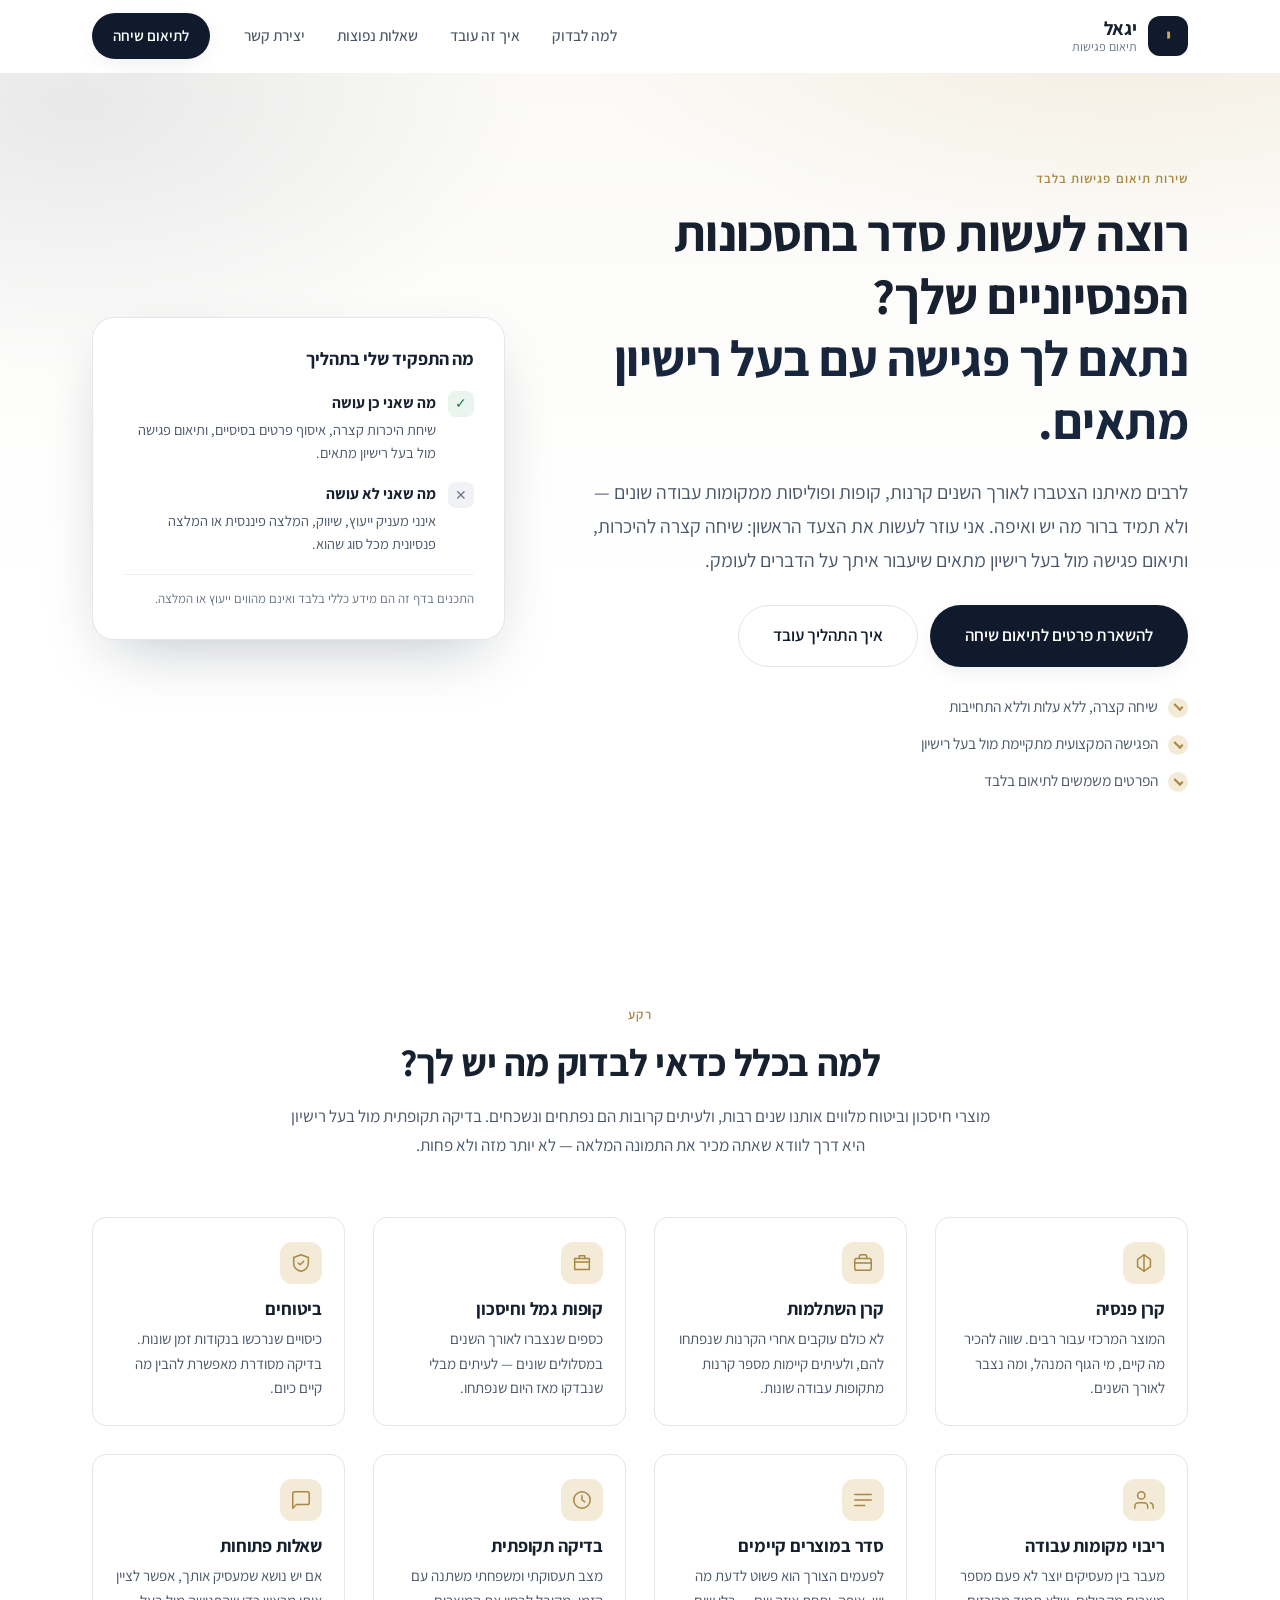
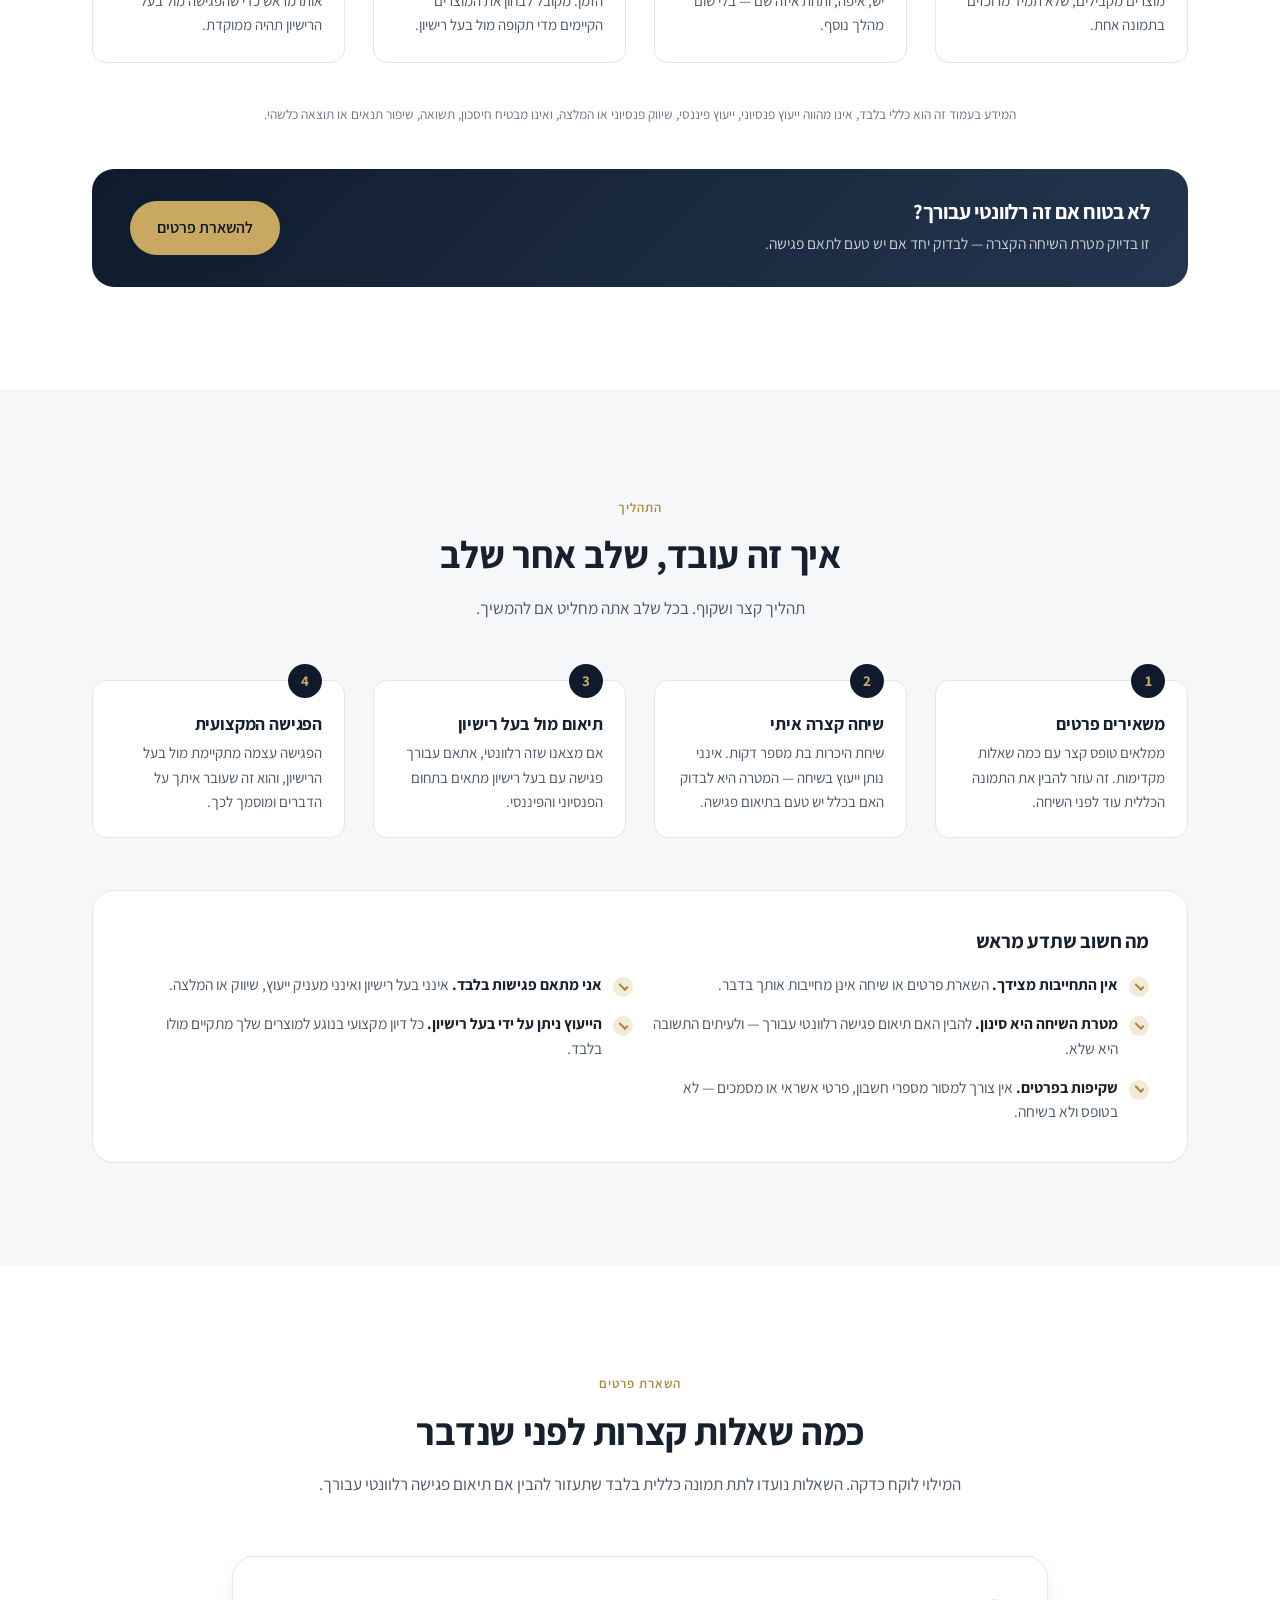
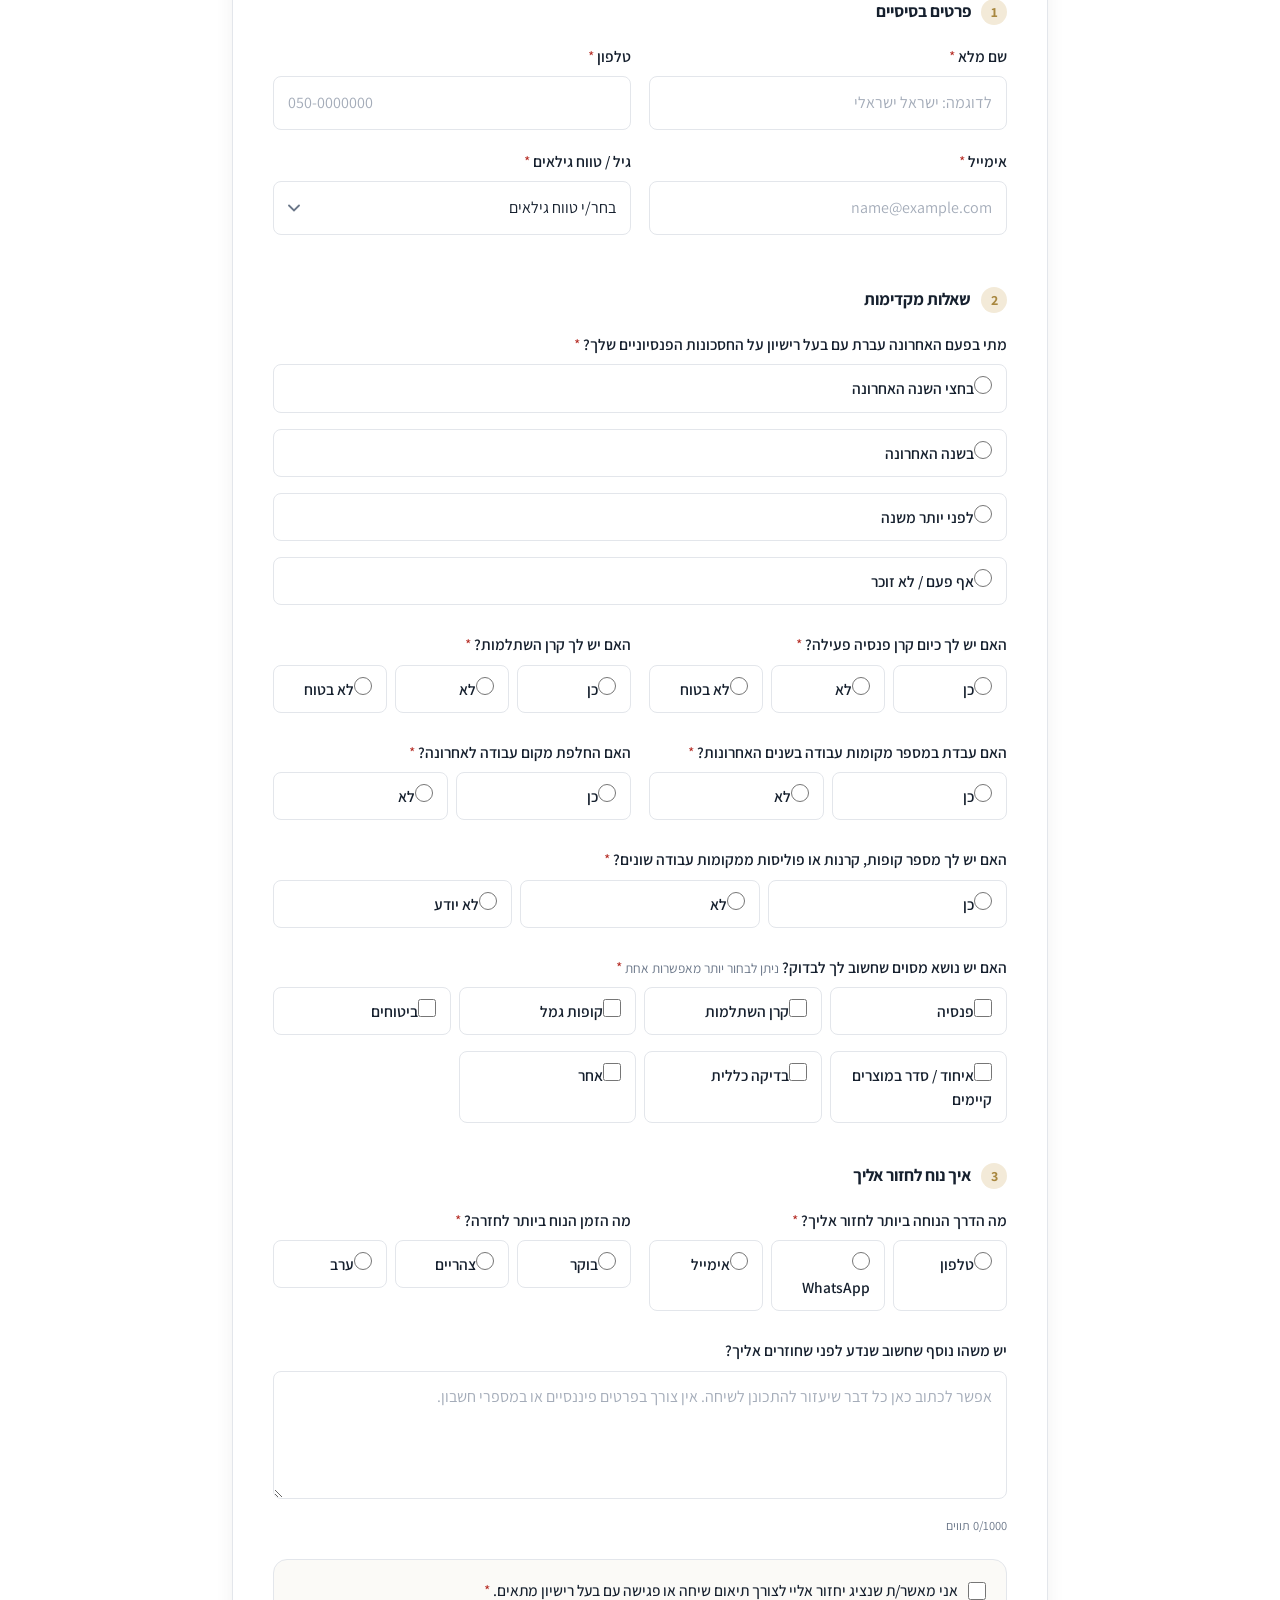
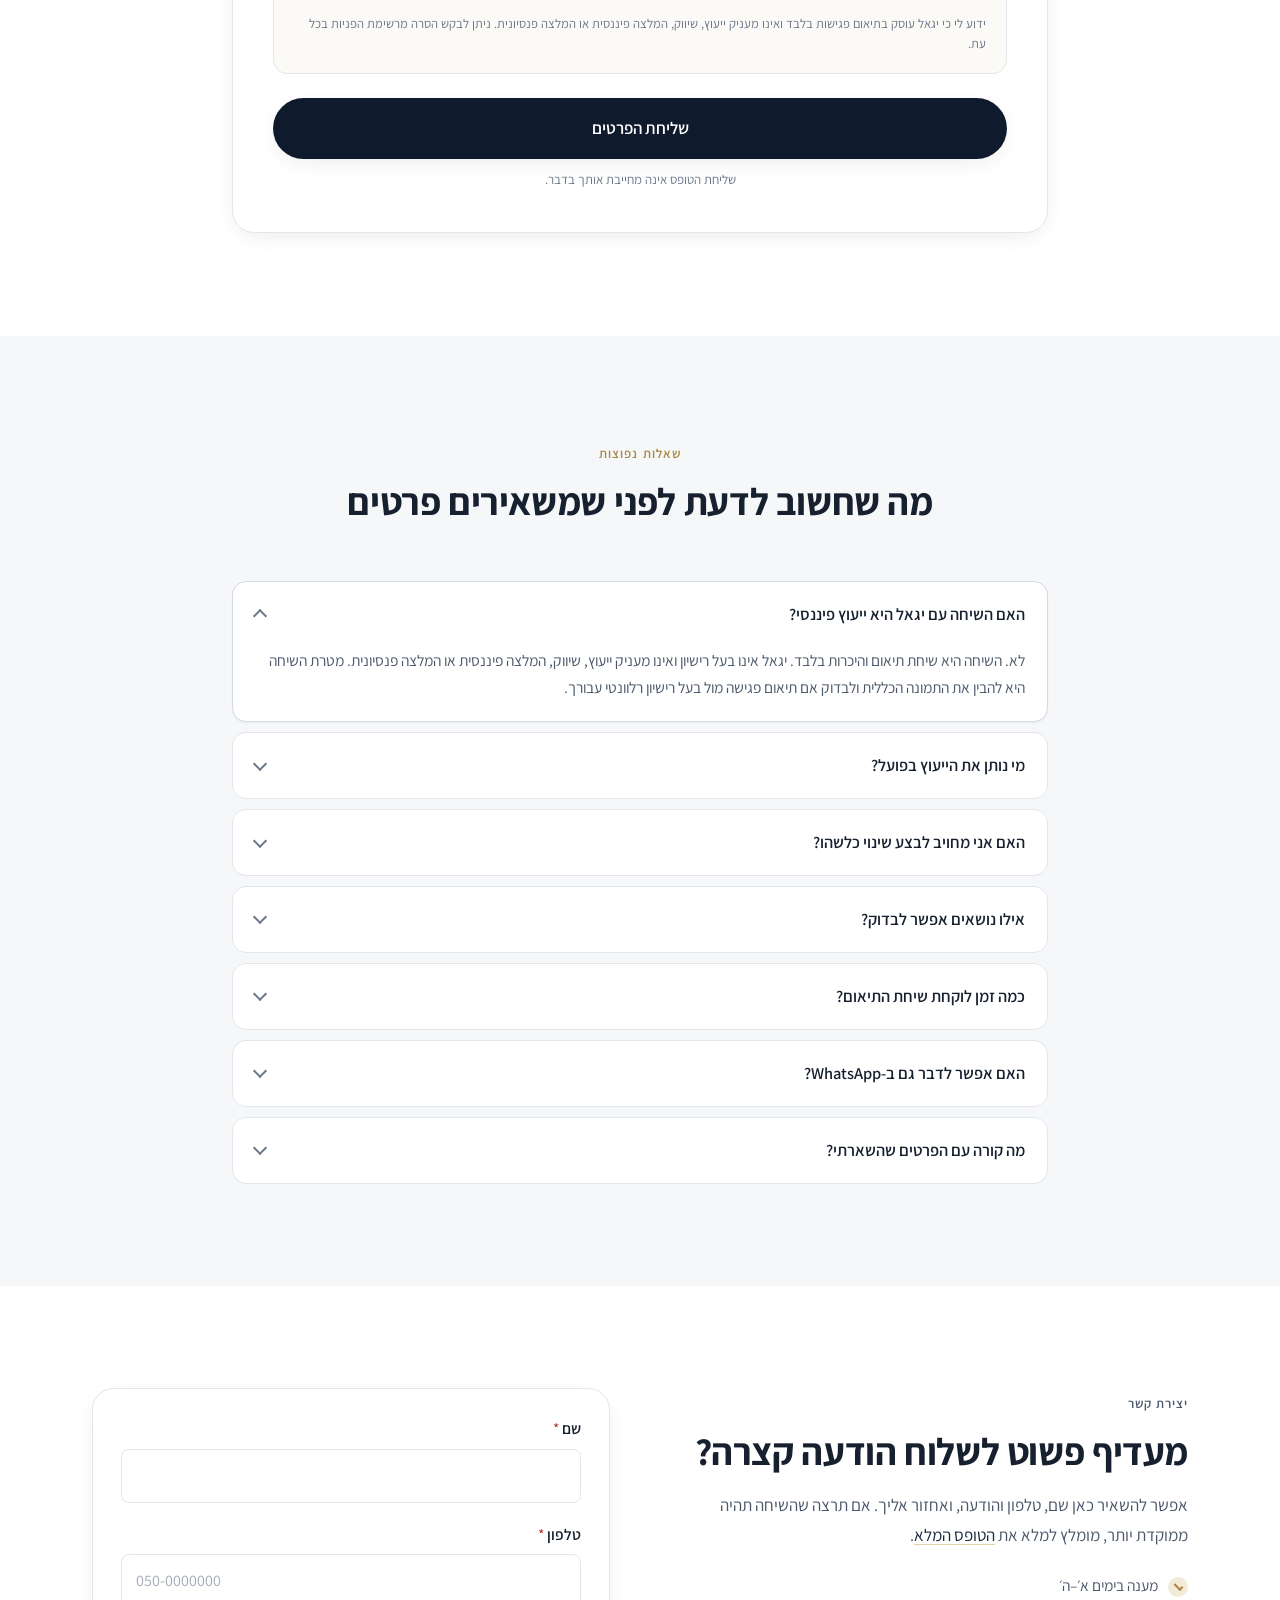
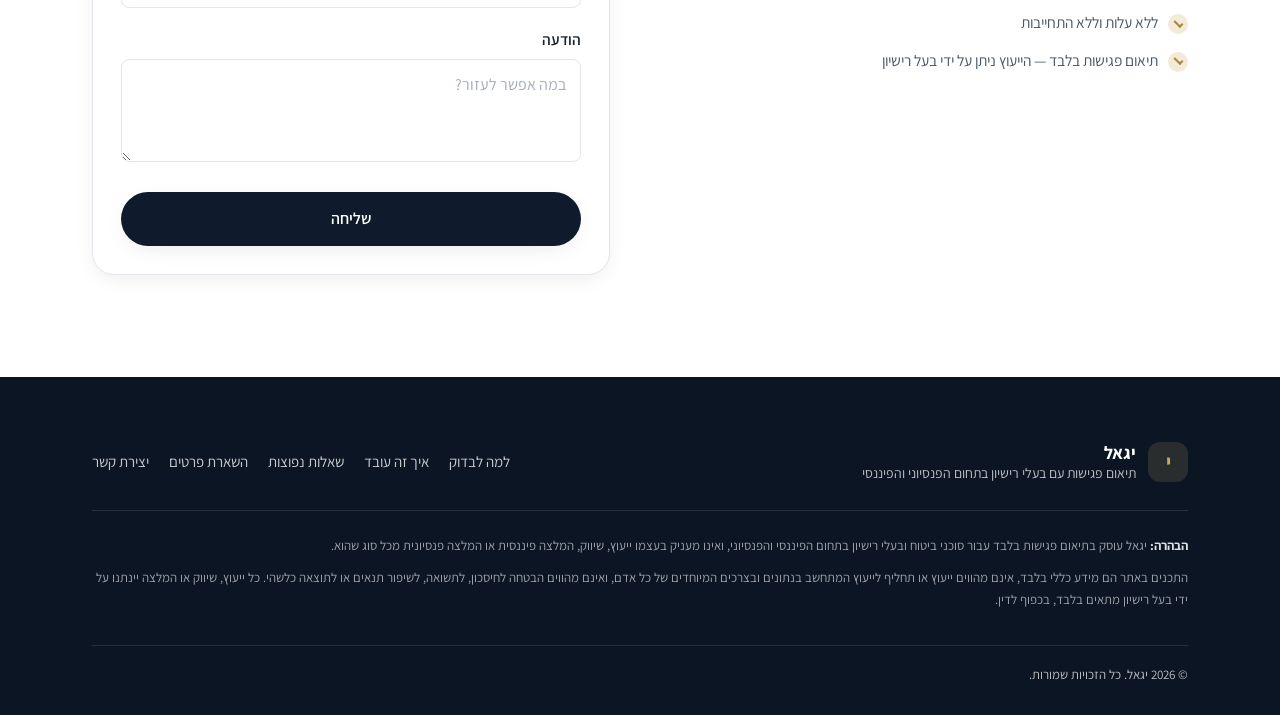
==== index.html @ 2f83878e "feat: landing page for Yigal — meeting coordination service (Hebrew, RTL) Static, dependency-free la" ====
<!DOCTYPE html>
<html lang="he" dir="rtl">
<head>
<meta charset="utf-8">
<meta name="viewport" content="width=device-width, initial-scale=1, viewport-fit=cover">
<title>יגאל | תיאום פגישות עם בעלי רישיון בתחום הפנסיוני והפיננסי</title>
<meta name="description" content="שירות תיאום פגישות בלבד. משאירים פרטים, מקיימים שיחה קצרה, ומתואמת פגישה מול בעל רישיון מתאים בתחום הפנסיוני והפיננסי. ללא ייעוץ וללא התחייבות.">
<meta name="theme-color" content="#0f1b2d">
<meta name="robots" content="index, follow">
<meta property="og:type" content="website">
<meta property="og:locale" content="he_IL">
<meta property="og:title" content="יגאל | תיאום פגישות עם בעלי רישיון">
<meta property="og:description" content="שיחה קצרה, ללא התחייבות, ותיאום פגישה מול בעל רישיון מתאים.">
<link rel="preconnect" href="https://fonts.googleapis.com">
<link rel="preconnect" href="https://fonts.gstatic.com" crossorigin>
<link rel="stylesheet" href="https://fonts.googleapis.com/css2?family=Assistant:wght@300;400;500;600;700&display=swap">
<link rel="stylesheet" href="assets/css/styles.css">
<link rel="icon" href="data:image/svg+xml,<svg xmlns='http://www.w3.org/2000/svg' viewBox='0 0 100 100'><rect width='100' height='100' rx='22' fill='%230f1b2d'/><text y='.88em' x='50' text-anchor='middle' font-size='62' fill='%23c9a961' font-family='sans-serif'>%D7%99</text></svg>">
</head>
<body>

<a class="skip-link" href="#main">דילוג לתוכן הראשי</a>

<!-- ============ HEADER ============ -->
<header class="site-header" id="siteHeader">
  <div class="container header-inner">
    <a class="brand" href="#hero" aria-label="יגאל — לראש הדף">
      <span class="brand-mark" aria-hidden="true">י</span>
      <span class="brand-text">
        <span class="brand-name">יגאל</span>
        <span class="brand-sub">תיאום פגישות</span>
      </span>
    </a>

    <nav class="main-nav" aria-label="ניווט ראשי">
      <ul>
        <li><a href="#why">למה לבדוק</a></li>
        <li><a href="#process">איך זה עובד</a></li>
        <li><a href="#faq">שאלות נפוצות</a></li>
        <li><a href="#contact">יצירת קשר</a></li>
      </ul>
    </nav>

    <a class="btn btn-primary btn-sm header-cta" href="#lead-form">לתיאום שיחה</a>

    <button class="nav-toggle" id="navToggle" aria-expanded="false" aria-controls="mobileNav" aria-label="פתיחת תפריט">
      <span></span><span></span><span></span>
    </button>
  </div>

  <div class="mobile-nav" id="mobileNav" hidden>
    <ul>
      <li><a href="#why">למה לבדוק</a></li>
      <li><a href="#process">איך זה עובד</a></li>
      <li><a href="#faq">שאלות נפוצות</a></li>
      <li><a href="#contact">יצירת קשר</a></li>
      <li><a class="btn btn-primary btn-block" href="#lead-form">לתיאום שיחה</a></li>
    </ul>
  </div>
</header>

<main id="main">

  <!-- ============ HERO ============ -->
  <section class="hero" id="hero">
    <div class="hero-bg" aria-hidden="true"></div>
    <div class="container hero-inner">
      <div class="hero-copy">
        <p class="eyebrow">שירות תיאום פגישות בלבד</p>
        <h1>רוצה לעשות סדר בחסכונות הפנסיוניים שלך?<br><span class="accent">נתאם לך פגישה עם בעל רישיון מתאים.</span></h1>
        <p class="lead">
          לרבים מאיתנו הצטברו לאורך השנים קרנות, קופות ופוליסות ממקומות עבודה שונים — ולא תמיד ברור מה יש ואיפה.
          אני עוזר לעשות את הצעד הראשון: שיחה קצרה להיכרות, ותיאום פגישה מול בעל רישיון מתאים שיעבור איתך על הדברים לעומק.
        </p>

        <div class="hero-actions">
          <a class="btn btn-primary btn-lg" href="#lead-form">להשארת פרטים לתיאום שיחה</a>
          <a class="btn btn-ghost btn-lg" href="#process">איך התהליך עובד</a>
        </div>

        <ul class="hero-badges" role="list">
          <li><span class="tick" aria-hidden="true"></span>שיחה קצרה, ללא עלות וללא התחייבות</li>
          <li><span class="tick" aria-hidden="true"></span>הפגישה המקצועית מתקיימת מול בעל רישיון</li>
          <li><span class="tick" aria-hidden="true"></span>הפרטים משמשים לתיאום בלבד</li>
        </ul>
      </div>

      <aside class="hero-card" aria-labelledby="heroCardTitle">
        <h2 id="heroCardTitle" class="hero-card-title">מה התפקיד שלי בתהליך</h2>
        <ul class="role-list" role="list">
          <li class="is-yes">
            <span class="role-icon" aria-hidden="true">✓</span>
            <div><strong>מה שאני כן עושה</strong><p>שיחת היכרות קצרה, איסוף פרטים בסיסיים, ותיאום פגישה מול בעל רישיון מתאים.</p></div>
          </li>
          <li class="is-no">
            <span class="role-icon" aria-hidden="true">✕</span>
            <div><strong>מה שאני לא עושה</strong><p>אינני מעניק ייעוץ, שיווק, המלצה פיננסית או המלצה פנסיונית מכל סוג שהוא.</p></div>
          </li>
        </ul>
        <p class="hero-card-note">התכנים בדף זה הם מידע כללי בלבד ואינם מהווים ייעוץ או המלצה.</p>
      </aside>
    </div>
  </section>

  <!-- ============ WHY ============ -->
  <section class="section" id="why">
    <div class="container">
      <header class="section-head">
        <p class="eyebrow">רקע</p>
        <h2>למה בכלל כדאי לבדוק מה יש לך?</h2>
        <p class="section-sub">
          מוצרי חיסכון וביטוח מלווים אותנו שנים רבות, ולעיתים קרובות הם נפתחים ונשכחים. בדיקה תקופתית מול בעל רישיון היא דרך לוודא שאתה מכיר את התמונה המלאה — לא יותר מזה ולא פחות.
        </p>
      </header>

      <div class="grid cards-4">
        <article class="card">
          <span class="card-icon" aria-hidden="true">
            <svg viewBox="0 0 24 24" fill="none" stroke="currentColor" stroke-width="1.6" stroke-linecap="round" stroke-linejoin="round"><path d="M12 3 5 8v8l7 5 7-5V8z"/><path d="M12 3v18"/></svg>
          </span>
          <h3>קרן פנסיה</h3>
          <p>המוצר המרכזי עבור רבים. שווה להכיר מה קיים, מי הגוף המנהל, ומה נצבר לאורך השנים.</p>
        </article>

        <article class="card">
          <span class="card-icon" aria-hidden="true">
            <svg viewBox="0 0 24 24" fill="none" stroke="currentColor" stroke-width="1.6" stroke-linecap="round" stroke-linejoin="round"><rect x="3" y="7" width="18" height="13" rx="2"/><path d="M8 7V5a2 2 0 0 1 2-2h4a2 2 0 0 1 2 2v2M3 12h18"/></svg>
          </span>
          <h3>קרן השתלמות</h3>
          <p>לא כולם עוקבים אחרי הקרנות שנפתחו להם, ולעיתים קיימות מספר קרנות מתקופות עבודה שונות.</p>
        </article>

        <article class="card">
          <span class="card-icon" aria-hidden="true">
            <svg viewBox="0 0 24 24" fill="none" stroke="currentColor" stroke-width="1.6" stroke-linecap="round" stroke-linejoin="round"><path d="M4 7h16v12H4z"/><path d="M4 11h16M9 7V4h6v3"/></svg>
          </span>
          <h3>קופות גמל וחיסכון</h3>
          <p>כספים שנצברו לאורך השנים במסלולים שונים — לעיתים מבלי שנבדקו מאז היום שנפתחו.</p>
        </article>

        <article class="card">
          <span class="card-icon" aria-hidden="true">
            <svg viewBox="0 0 24 24" fill="none" stroke="currentColor" stroke-width="1.6" stroke-linecap="round" stroke-linejoin="round"><path d="m12 3 8 3v6c0 4.5-3.2 7.8-8 9-4.8-1.2-8-4.5-8-9V6z"/><path d="m9 12 2 2 4-4"/></svg>
          </span>
          <h3>ביטוחים</h3>
          <p>כיסויים שנרכשו בנקודות זמן שונות. בדיקה מסודרת מאפשרת להבין מה קיים כיום.</p>
        </article>

        <article class="card">
          <span class="card-icon" aria-hidden="true">
            <svg viewBox="0 0 24 24" fill="none" stroke="currentColor" stroke-width="1.6" stroke-linecap="round" stroke-linejoin="round"><path d="M16 21v-2a4 4 0 0 0-4-4H6a4 4 0 0 0-4 4v2"/><circle cx="9" cy="7" r="4"/><path d="M22 21v-2a4 4 0 0 0-3-3.87"/></svg>
          </span>
          <h3>ריבוי מקומות עבודה</h3>
          <p>מעבר בין מעסיקים יוצר לא פעם מספר מוצרים מקבילים, שלא תמיד מרוכזים בתמונה אחת.</p>
        </article>

        <article class="card">
          <span class="card-icon" aria-hidden="true">
            <svg viewBox="0 0 24 24" fill="none" stroke="currentColor" stroke-width="1.6" stroke-linecap="round" stroke-linejoin="round"><path d="M3 6h18M3 12h18M3 18h11"/></svg>
          </span>
          <h3>סדר במוצרים קיימים</h3>
          <p>לפעמים הצורך הוא פשוט לדעת מה יש, איפה, ותחת איזה שם — בלי שום מהלך נוסף.</p>
        </article>

        <article class="card">
          <span class="card-icon" aria-hidden="true">
            <svg viewBox="0 0 24 24" fill="none" stroke="currentColor" stroke-width="1.6" stroke-linecap="round" stroke-linejoin="round"><circle cx="12" cy="12" r="9"/><path d="M12 7v5l3 2"/></svg>
          </span>
          <h3>בדיקה תקופתית</h3>
          <p>מצב תעסוקתי ומשפחתי משתנה עם הזמן. מקובל לבחון את המוצרים הקיימים מדי תקופה מול בעל רישיון.</p>
        </article>

        <article class="card">
          <span class="card-icon" aria-hidden="true">
            <svg viewBox="0 0 24 24" fill="none" stroke="currentColor" stroke-width="1.6" stroke-linecap="round" stroke-linejoin="round"><path d="M21 15a2 2 0 0 1-2 2H7l-4 4V5a2 2 0 0 1 2-2h14a2 2 0 0 1 2 2z"/></svg>
          </span>
          <h3>שאלות פתוחות</h3>
          <p>אם יש נושא שמעסיק אותך, אפשר לציין אותו מראש כדי שהפגישה מול בעל הרישיון תהיה ממוקדת.</p>
        </article>
      </div>

      <p class="disclaimer-inline">
        המידע בעמוד זה הוא כללי בלבד, אינו מהווה ייעוץ פנסיוני, ייעוץ פיננסי, שיווק פנסיוני או המלצה, ואינו מבטיח חיסכון, תשואה, שיפור תנאים או תוצאה כלשהי.
      </p>

      <div class="mid-cta">
        <div>
          <h3>לא בטוח אם זה רלוונטי עבורך?</h3>
          <p>זו בדיוק מטרת השיחה הקצרה — לבדוק יחד אם יש טעם לתאם פגישה.</p>
        </div>
        <a class="btn btn-primary" href="#lead-form">להשארת פרטים</a>
      </div>
    </div>
  </section>

  <!-- ============ PROCESS / TRUST ============ -->
  <section class="section section-alt" id="process">
    <div class="container">
      <header class="section-head">
        <p class="eyebrow">התהליך</p>
        <h2>איך זה עובד, שלב אחר שלב</h2>
        <p class="section-sub">תהליך קצר ושקוף. בכל שלב אתה מחליט אם להמשיך.</p>
      </header>

      <ol class="steps" role="list">
        <li class="step">
          <span class="step-num" aria-hidden="true">1</span>
          <h3>משאירים פרטים</h3>
          <p>ממלאים טופס קצר עם כמה שאלות מקדימות. זה עוזר להבין את התמונה הכללית עוד לפני השיחה.</p>
        </li>
        <li class="step">
          <span class="step-num" aria-hidden="true">2</span>
          <h3>שיחה קצרה איתי</h3>
          <p>שיחת היכרות בת מספר דקות. אינני נותן ייעוץ בשיחה — המטרה היא לבדוק האם בכלל יש טעם בתיאום פגישה.</p>
        </li>
        <li class="step">
          <span class="step-num" aria-hidden="true">3</span>
          <h3>תיאום מול בעל רישיון</h3>
          <p>אם מצאנו שזה רלוונטי, אתאם עבורך פגישה עם בעל רישיון מתאים בתחום הפנסיוני והפיננסי.</p>
        </li>
        <li class="step">
          <span class="step-num" aria-hidden="true">4</span>
          <h3>הפגישה המקצועית</h3>
          <p>הפגישה עצמה מתקיימת מול בעל הרישיון, והוא זה שעובר איתך על הדברים ומוסמך לכך.</p>
        </li>
      </ol>

      <div class="trust-panel">
        <h3 class="trust-title">מה חשוב שתדע מראש</h3>
        <ul class="trust-list" role="list">
          <li><span class="tick" aria-hidden="true"></span><div><strong>אין התחייבות מצידך.</strong> השארת פרטים או שיחה אינן מחייבות אותך בדבר.</div></li>
          <li><span class="tick" aria-hidden="true"></span><div><strong>אני מתאם פגישות בלבד.</strong> אינני בעל רישיון ואינני מעניק ייעוץ, שיווק או המלצה.</div></li>
          <li><span class="tick" aria-hidden="true"></span><div><strong>מטרת השיחה היא סינון.</strong> להבין האם תיאום פגישה רלוונטי עבורך — ולעיתים התשובה היא שלא.</div></li>
          <li><span class="tick" aria-hidden="true"></span><div><strong>הייעוץ ניתן על ידי בעל רישיון.</strong> כל דיון מקצועי בנוגע למוצרים שלך מתקיים מולו בלבד.</div></li>
          <li><span class="tick" aria-hidden="true"></span><div><strong>שקיפות בפרטים.</strong> אין צורך למסור מספרי חשבון, פרטי אשראי או מסמכים — לא בטופס ולא בשיחה.</div></li>
        </ul>
      </div>
    </div>
  </section>

  <!-- ============ LEAD FORM ============ -->
  <section class="section" id="lead-form">
    <div class="container container-narrow">
      <header class="section-head">
        <p class="eyebrow">השארת פרטים</p>
        <h2>כמה שאלות קצרות לפני שנדבר</h2>
        <p class="section-sub">
          המילוי לוקח כדקה. השאלות נועדו לתת תמונה כללית בלבד שתעזור להבין אם תיאום פגישה רלוונטי עבורך.
        </p>
      </header>

      <div class="form-wrap">
        <form id="leadForm" class="form" novalidate>
          <div class="hp" aria-hidden="true">
            <label for="company">אל תמלא/י שדה זה</label>
            <input type="text" id="company" name="company" tabindex="-1" autocomplete="off">
          </div>

          <fieldset class="fs">
            <legend class="fs-legend"><span class="fs-num">1</span>פרטים בסיסיים</legend>

            <div class="field-row">
              <div class="field">
                <label for="fullName">שם מלא <span class="req" aria-hidden="true">*</span></label>
                <input type="text" id="fullName" name="fullName" autocomplete="name" required
                       data-rule="name" aria-describedby="err-fullName" placeholder="לדוגמה: ישראל ישראלי">
                <p class="err" id="err-fullName" role="alert" hidden></p>
              </div>

              <div class="field">
                <label for="phone">טלפון <span class="req" aria-hidden="true">*</span></label>
                <input type="tel" id="phone" name="phone" autocomplete="tel" inputmode="tel" required
                       data-rule="phone" aria-describedby="err-phone" placeholder="050-0000000">
                <p class="err" id="err-phone" role="alert" hidden></p>
              </div>
            </div>

            <div class="field-row">
              <div class="field">
                <label for="email">אימייל <span class="req" aria-hidden="true">*</span></label>
                <input type="email" id="email" name="email" autocomplete="email" inputmode="email" required
                       data-rule="email" aria-describedby="err-email" placeholder="name@example.com">
                <p class="err" id="err-email" role="alert" hidden></p>
              </div>

              <div class="field">
                <label for="ageRange">גיל / טווח גילאים <span class="req" aria-hidden="true">*</span></label>
                <select id="ageRange" name="ageRange" required data-rule="select" aria-describedby="err-ageRange">
                  <option value="">בחר/י טווח גילאים</option>
                  <option>עד 25</option>
                  <option>26–35</option>
                  <option>36–45</option>
                  <option>46–55</option>
                  <option>56–67</option>
                  <option>67 ומעלה</option>
                </select>
                <p class="err" id="err-ageRange" role="alert" hidden></p>
              </div>
            </div>
          </fieldset>

          <fieldset class="fs">
            <legend class="fs-legend"><span class="fs-num">2</span>שאלות מקדימות</legend>

            <div class="field">
              <span class="q-label" id="q-lastReview">מתי בפעם האחרונה עברת עם בעל רישיון על החסכונות הפנסיוניים שלך? <span class="req" aria-hidden="true">*</span></span>
              <div class="choices" role="radiogroup" aria-labelledby="q-lastReview" aria-describedby="err-lastReview">
                <label class="choice"><input type="radio" name="lastReview" value="בחצי השנה האחרונה" data-rule="radio"><span>בחצי השנה האחרונה</span></label>
                <label class="choice"><input type="radio" name="lastReview" value="בשנה האחרונה"><span>בשנה האחרונה</span></label>
                <label class="choice"><input type="radio" name="lastReview" value="לפני יותר משנה"><span>לפני יותר משנה</span></label>
                <label class="choice"><input type="radio" name="lastReview" value="אף פעם / לא זוכר"><span>אף פעם / לא זוכר</span></label>
              </div>
              <p class="err" id="err-lastReview" role="alert" hidden></p>
            </div>

            <div class="field-row">
              <div class="field">
                <span class="q-label" id="q-pension">האם יש לך כיום קרן פנסיה פעילה? <span class="req" aria-hidden="true">*</span></span>
                <div class="choices choices-inline" role="radiogroup" aria-labelledby="q-pension" aria-describedby="err-activePension">
                  <label class="choice"><input type="radio" name="activePension" value="כן" data-rule="radio"><span>כן</span></label>
                  <label class="choice"><input type="radio" name="activePension" value="לא"><span>לא</span></label>
                  <label class="choice"><input type="radio" name="activePension" value="לא בטוח"><span>לא בטוח</span></label>
                </div>
                <p class="err" id="err-activePension" role="alert" hidden></p>
              </div>

              <div class="field">
                <span class="q-label" id="q-studyFund">האם יש לך קרן השתלמות? <span class="req" aria-hidden="true">*</span></span>
                <div class="choices choices-inline" role="radiogroup" aria-labelledby="q-studyFund" aria-describedby="err-studyFund">
                  <label class="choice"><input type="radio" name="studyFund" value="כן" data-rule="radio"><span>כן</span></label>
                  <label class="choice"><input type="radio" name="studyFund" value="לא"><span>לא</span></label>
                  <label class="choice"><input type="radio" name="studyFund" value="לא בטוח"><span>לא בטוח</span></label>
                </div>
                <p class="err" id="err-studyFund" role="alert" hidden></p>
              </div>
            </div>

            <div class="field-row">
              <div class="field">
                <span class="q-label" id="q-multipleJobs">האם עבדת במספר מקומות עבודה בשנים האחרונות? <span class="req" aria-hidden="true">*</span></span>
                <div class="choices choices-inline" role="radiogroup" aria-labelledby="q-multipleJobs" aria-describedby="err-multipleJobs">
                  <label class="choice"><input type="radio" name="multipleJobs" value="כן" data-rule="radio"><span>כן</span></label>
                  <label class="choice"><input type="radio" name="multipleJobs" value="לא"><span>לא</span></label>
                </div>
                <p class="err" id="err-multipleJobs" role="alert" hidden></p>
              </div>

              <div class="field">
                <span class="q-label" id="q-recentJobChange">האם החלפת מקום עבודה לאחרונה? <span class="req" aria-hidden="true">*</span></span>
                <div class="choices choices-inline" role="radiogroup" aria-labelledby="q-recentJobChange" aria-describedby="err-recentJobChange">
                  <label class="choice"><input type="radio" name="recentJobChange" value="כן" data-rule="radio"><span>כן</span></label>
                  <label class="choice"><input type="radio" name="recentJobChange" value="לא"><span>לא</span></label>
                </div>
                <p class="err" id="err-recentJobChange" role="alert" hidden></p>
              </div>
            </div>

            <div class="field">
              <span class="q-label" id="q-multipleProducts">האם יש לך מספר קופות, קרנות או פוליסות ממקומות עבודה שונים? <span class="req" aria-hidden="true">*</span></span>
              <div class="choices choices-inline" role="radiogroup" aria-labelledby="q-multipleProducts" aria-describedby="err-multipleProducts">
                <label class="choice"><input type="radio" name="multipleProducts" value="כן" data-rule="radio"><span>כן</span></label>
                <label class="choice"><input type="radio" name="multipleProducts" value="לא"><span>לא</span></label>
                <label class="choice"><input type="radio" name="multipleProducts" value="לא יודע"><span>לא יודע</span></label>
              </div>
              <p class="err" id="err-multipleProducts" role="alert" hidden></p>
            </div>

            <div class="field">
              <span class="q-label" id="q-topics">האם יש נושא מסוים שחשוב לך לבדוק? <span class="opt">ניתן לבחור יותר מאפשרות אחת</span> <span class="req" aria-hidden="true">*</span></span>
              <div class="choices choices-grid" role="group" aria-labelledby="q-topics" aria-describedby="err-topics">
                <label class="choice"><input type="checkbox" name="topics" value="פנסיה" data-rule="checkgroup"><span>פנסיה</span></label>
                <label class="choice"><input type="checkbox" name="topics" value="קרן השתלמות"><span>קרן השתלמות</span></label>
                <label class="choice"><input type="checkbox" name="topics" value="קופות גמל"><span>קופות גמל</span></label>
                <label class="choice"><input type="checkbox" name="topics" value="ביטוחים"><span>ביטוחים</span></label>
                <label class="choice"><input type="checkbox" name="topics" value="איחוד / סדר במוצרים קיימים"><span>איחוד / סדר במוצרים קיימים</span></label>
                <label class="choice"><input type="checkbox" name="topics" value="בדיקה כללית"><span>בדיקה כללית</span></label>
                <label class="choice"><input type="checkbox" name="topics" value="אחר"><span>אחר</span></label>
              </div>
              <p class="err" id="err-topics" role="alert" hidden></p>
            </div>
          </fieldset>

          <fieldset class="fs">
            <legend class="fs-legend"><span class="fs-num">3</span>איך נוח לחזור אליך</legend>

            <div class="field-row">
              <div class="field">
                <span class="q-label" id="q-contactMethod">מה הדרך הנוחה ביותר לחזור אליך? <span class="req" aria-hidden="true">*</span></span>
                <div class="choices choices-inline" role="radiogroup" aria-labelledby="q-contactMethod" aria-describedby="err-contactMethod">
                  <label class="choice"><input type="radio" name="contactMethod" value="טלפון" data-rule="radio"><span>טלפון</span></label>
                  <label class="choice"><input type="radio" name="contactMethod" value="WhatsApp"><span>WhatsApp</span></label>
                  <label class="choice"><input type="radio" name="contactMethod" value="אימייל"><span>אימייל</span></label>
                </div>
                <p class="err" id="err-contactMethod" role="alert" hidden></p>
              </div>

              <div class="field">
                <span class="q-label" id="q-contactTime">מה הזמן הנוח ביותר לחזרה? <span class="req" aria-hidden="true">*</span></span>
                <div class="choices choices-inline" role="radiogroup" aria-labelledby="q-contactTime" aria-describedby="err-contactTime">
                  <label class="choice"><input type="radio" name="contactTime" value="בוקר" data-rule="radio"><span>בוקר</span></label>
                  <label class="choice"><input type="radio" name="contactTime" value="צהריים"><span>צהריים</span></label>
                  <label class="choice"><input type="radio" name="contactTime" value="ערב"><span>ערב</span></label>
                </div>
                <p class="err" id="err-contactTime" role="alert" hidden></p>
              </div>
            </div>

            <div class="field">
              <label for="notes">יש משהו נוסף שחשוב שנדע לפני שחוזרים אליך?</label>
              <textarea id="notes" name="notes" rows="4" maxlength="1000"
                        placeholder="אפשר לכתוב כאן כל דבר שיעזור להתכונן לשיחה. אין צורך בפרטים פיננסיים או במספרי חשבון."></textarea>
              <p class="hint"><span id="notesCount">0</span>/1000 תווים</p>
            </div>
          </fieldset>

          <div class="consent">
            <label class="choice choice-consent">
              <input type="checkbox" id="consent" name="consent" data-rule="consent" aria-describedby="err-consent">
              <span>אני מאשר/ת שנציג יחזור אליי לצורך תיאום שיחה או פגישה עם בעל רישיון מתאים. <span class="req" aria-hidden="true">*</span></span>
            </label>
            <p class="err" id="err-consent" role="alert" hidden></p>
            <p class="consent-note">
              ידוע לי כי יגאל עוסק בתיאום פגישות בלבד ואינו מעניק ייעוץ, שיווק, המלצה פיננסית או המלצה פנסיונית. ניתן לבקש הסרה מרשימת הפניות בכל עת.
            </p>
          </div>

          <div class="form-actions">
            <button type="submit" class="btn btn-primary btn-lg btn-block" id="leadSubmit">
              <span class="btn-label">שליחת הפרטים</span>
              <span class="spinner" aria-hidden="true"></span>
            </button>
            <p class="form-foot">שליחת הטופס אינה מחייבת אותך בדבר.</p>
          </div>

          <p class="form-error-summary" id="leadFormError" role="alert" hidden></p>
        </form>

        <div class="success" id="leadSuccess" hidden tabindex="-1">
          <span class="success-icon" aria-hidden="true">
            <svg viewBox="0 0 24 24" fill="none" stroke="currentColor" stroke-width="2" stroke-linecap="round" stroke-linejoin="round"><path d="m5 13 4 4L19 7"/></svg>
          </span>
          <h3>הפרטים התקבלו, תודה!</h3>
          <p>אחזור אליך בזמן שציינת לשיחה קצרה. אם נמצא שזה רלוונטי, אתאם עבורך פגישה עם בעל רישיון מתאים.</p>
          <button type="button" class="btn btn-ghost" id="leadReset">מילוי טופס נוסף</button>
        </div>
      </div>
    </div>
  </section>

  <!-- ============ FAQ ============ -->
  <section class="section section-alt" id="faq">
    <div class="container container-narrow">
      <header class="section-head">
        <p class="eyebrow">שאלות נפוצות</p>
        <h2>מה שחשוב לדעת לפני שמשאירים פרטים</h2>
      </header>

      <div class="faq">
        <details class="faq-item" open>
          <summary><span>האם השיחה עם יגאל היא ייעוץ פיננסי?</span></summary>
          <div class="faq-body"><p>לא. השיחה היא שיחת תיאום והיכרות בלבד. יגאל אינו בעל רישיון ואינו מעניק ייעוץ, שיווק, המלצה פיננסית או המלצה פנסיונית. מטרת השיחה היא להבין את התמונה הכללית ולבדוק אם תיאום פגישה מול בעל רישיון רלוונטי עבורך.</p></div>
        </details>

        <details class="faq-item">
          <summary><span>מי נותן את הייעוץ בפועל?</span></summary>
          <div class="faq-body"><p>בעל רישיון מתאים בתחום הפנסיוני והפיננסי. הפגישה המקצועית מתקיימת מולו בלבד, והוא זה שמוסמך לעבור איתך על המוצרים הקיימים ולהתייחס אליהם.</p></div>
        </details>

        <details class="faq-item">
          <summary><span>האם אני מחויב לבצע שינוי כלשהו?</span></summary>
          <div class="faq-body"><p>לא. אין שום התחייבות — לא בהשארת הפרטים, לא בשיחה ולא בפגישה עצמה. גם לאחר הפגישה ההחלטה נתונה לך בלבד.</p></div>
        </details>

        <details class="faq-item">
          <summary><span>אילו נושאים אפשר לבדוק?</span></summary>
          <div class="faq-body"><p>בין היתר קרן פנסיה, קרן השתלמות, קופות גמל וחיסכון, ביטוחים, ומוצרים שהצטברו ממקומות עבודה שונים. בטופס אפשר לסמן מה מעניין אותך, וכך הפגישה מול בעל הרישיון תהיה ממוקדת יותר.</p></div>
        </details>

        <details class="faq-item">
          <summary><span>כמה זמן לוקחת שיחת התיאום?</span></summary>
          <div class="faq-body"><p>בדרך כלל מספר דקות. זו שיחה קצרה שנועדה להיכרות ולתיאום בלבד, ולא לדיון מקצועי במוצרים שלך.</p></div>
        </details>

        <details class="faq-item">
          <summary><span>האם אפשר לדבר גם ב‑WhatsApp?</span></summary>
          <div class="faq-body"><p>כן. בטופס אפשר לבחור WhatsApp כדרך ההתקשרות המועדפת, ואחזור אליך בהתאם.</p></div>
        </details>

        <details class="faq-item">
          <summary><span>מה קורה עם הפרטים שהשארתי?</span></summary>
          <div class="faq-body"><p>הפרטים משמשים ליצירת קשר ולתיאום הפגישה בלבד. אין צורך למסור מספרי חשבון, פרטי אשראי או מסמכים. ניתן לבקש הסרה מרשימת הפניות בכל עת.</p></div>
        </details>
      </div>
    </div>
  </section>

  <!-- ============ CONTACT ============ -->
  <section class="section contact-section" id="contact">
    <div class="container">
      <div class="contact-grid">
        <div class="contact-copy">
          <p class="eyebrow">יצירת קשר</p>
          <h2>מעדיף פשוט לשלוח הודעה קצרה?</h2>
          <p>אפשר להשאיר כאן שם, טלפון והודעה, ואחזור אליך. אם תרצה שהשיחה תהיה ממוקדת יותר, מומלץ למלא את <a href="#lead-form">הטופס המלא</a>.</p>
          <ul class="contact-points" role="list">
            <li><span class="tick" aria-hidden="true"></span>מענה בימים א׳–ה׳</li>
            <li><span class="tick" aria-hidden="true"></span>ללא עלות וללא התחייבות</li>
            <li><span class="tick" aria-hidden="true"></span>תיאום פגישות בלבד — הייעוץ ניתן על ידי בעל רישיון</li>
          </ul>
        </div>

        <div class="form-wrap form-wrap-compact">
          <form id="contactForm" class="form" novalidate>
            <div class="hp" aria-hidden="true">
              <label for="website">אל תמלא/י שדה זה</label>
              <input type="text" id="website" name="website" tabindex="-1" autocomplete="off">
            </div>

            <div class="field">
              <label for="cName">שם <span class="req" aria-hidden="true">*</span></label>
              <input type="text" id="cName" name="fullName" autocomplete="name" required data-rule="name" aria-describedby="err-cName">
              <p class="err" id="err-cName" role="alert" hidden></p>
            </div>

            <div class="field">
              <label for="cPhone">טלפון <span class="req" aria-hidden="true">*</span></label>
              <input type="tel" id="cPhone" name="phone" autocomplete="tel" inputmode="tel" required data-rule="phone" aria-describedby="err-cPhone" placeholder="050-0000000">
              <p class="err" id="err-cPhone" role="alert" hidden></p>
            </div>

            <div class="field">
              <label for="cMessage">הודעה</label>
              <textarea id="cMessage" name="message" rows="3" maxlength="600" placeholder="במה אפשר לעזור?"></textarea>
            </div>

            <button type="submit" class="btn btn-primary btn-block" id="contactSubmit">
              <span class="btn-label">שליחה</span>
              <span class="spinner" aria-hidden="true"></span>
            </button>
            <p class="form-error-summary" id="contactFormError" role="alert" hidden></p>
          </form>

          <div class="success success-compact" id="contactSuccess" hidden tabindex="-1">
            <span class="success-icon" aria-hidden="true">
              <svg viewBox="0 0 24 24" fill="none" stroke="currentColor" stroke-width="2" stroke-linecap="round" stroke-linejoin="round"><path d="m5 13 4 4L19 7"/></svg>
            </span>
            <h3>ההודעה נשלחה</h3>
            <p>תודה, אחזור אליך בהקדם.</p>
            <button type="button" class="btn btn-ghost btn-sm" id="contactReset">שליחת הודעה נוספת</button>
          </div>
        </div>
      </div>
    </div>
  </section>

</main>

<!-- ============ FOOTER ============ -->
<footer class="site-footer">
  <div class="container">
    <div class="footer-top">
      <div class="footer-brand">
        <span class="brand-mark" aria-hidden="true">י</span>
        <div>
          <p class="footer-name">יגאל</p>
          <p class="footer-role">תיאום פגישות עם בעלי רישיון בתחום הפנסיוני והפיננסי</p>
        </div>
      </div>
      <nav class="footer-nav" aria-label="ניווט תחתון">
        <a href="#why">למה לבדוק</a>
        <a href="#process">איך זה עובד</a>
        <a href="#faq">שאלות נפוצות</a>
        <a href="#lead-form">השארת פרטים</a>
        <a href="#contact">יצירת קשר</a>
      </nav>
    </div>

    <div class="footer-disclaimer">
      <p>
        <strong>הבהרה:</strong> יגאל עוסק בתיאום פגישות בלבד עבור סוכני ביטוח ובעלי רישיון בתחום הפיננסי והפנסיוני, ואינו מעניק בעצמו ייעוץ, שיווק, המלצה פיננסית או המלצה פנסיונית מכל סוג שהוא.
      </p>
      <p>
        התכנים באתר הם מידע כללי בלבד, אינם מהווים ייעוץ או תחליף לייעוץ המתחשב בנתונים ובצרכים המיוחדים של כל אדם, ואינם מהווים הבטחה לחיסכון, לתשואה, לשיפור תנאים או לתוצאה כלשהי. כל ייעוץ, שיווק או המלצה יינתנו על ידי בעל רישיון מתאים בלבד, בכפוף לדין.
      </p>
    </div>

    <p class="copy">© <span id="year">2026</span> יגאל. כל הזכויות שמורות.</p>
  </div>
</footer>

<a class="floating-cta" href="#lead-form" id="floatingCta">
  <svg viewBox="0 0 24 24" fill="none" stroke="currentColor" stroke-width="1.8" stroke-linecap="round" stroke-linejoin="round" aria-hidden="true"><path d="M21 15a2 2 0 0 1-2 2H7l-4 4V5a2 2 0 0 1 2-2h14a2 2 0 0 1 2 2z"/></svg>
  <span>לתיאום שיחה</span>
</a>

<script src="assets/js/config.js"></script>
<script src="assets/js/main.js" defer></script>
</body>
</html>
---- assets/css/styles.css ----
/* =========================================================
   יגאל — תיאום פגישות | Stylesheet
   Structure: 1) Tokens 2) Reset 3) Layout 4) Components
              5) Sections 6) Forms 7) Responsive 8) A11y/Print
   ========================================================= */

/* ---------- 1. Tokens ---------- */
:root {
  --navy-900: #0b1524;
  --navy-800: #0f1b2d;
  --navy-700: #17263c;
  --navy-600: #23364f;

  --ink: #16202e;
  --ink-soft: #4a5769;
  --ink-mute: #6b7789;

  --gold: #c9a961;
  --gold-dark: #a8873f;
  --gold-soft: #f3ead8;

  --bg: #ffffff;
  --bg-alt: #f6f7f9;
  --bg-tint: #fbfaf7;

  --line: #e3e6eb;
  --line-soft: #eef0f3;

  --ok: #1f7a52;
  --ok-bg: #eaf5ef;
  --danger: #b3261e;
  --danger-bg: #fdf0ef;

  --radius-sm: 8px;
  --radius: 14px;
  --radius-lg: 22px;

  --shadow-sm: 0 1px 2px rgba(11, 21, 36, .05);
  --shadow: 0 6px 24px -8px rgba(11, 21, 36, .12);
  --shadow-lg: 0 24px 60px -22px rgba(11, 21, 36, .28);

  --container: 1160px;
  --gap: clamp(16px, 3vw, 28px);
  --section-y: clamp(56px, 8vw, 108px);

  --ease: cubic-bezier(.22, .61, .36, 1);
  --header-h: 72px;
}

/* ---------- 2. Reset ---------- */
*, *::before, *::after { box-sizing: border-box; }

html {
  scroll-behavior: smooth;
  scroll-padding-top: calc(var(--header-h) + 16px);
  -webkit-text-size-adjust: 100%;
}

body {
  margin: 0;
  font-family: 'Assistant', 'Segoe UI', system-ui, -apple-system, 'Arial Hebrew', Arial, sans-serif;
  font-size: 17px;
  line-height: 1.75;
  color: var(--ink);
  background: var(--bg);
  -webkit-font-smoothing: antialiased;
  overflow-x: hidden;
}

img, svg { max-width: 100%; display: block; }
h1, h2, h3, h4 { margin: 0 0 .5em; line-height: 1.25; font-weight: 700; letter-spacing: -.01em; }
p { margin: 0 0 1em; }
ul, ol { margin: 0; padding: 0; list-style: none; }

a { color: var(--navy-700); text-decoration-color: rgba(201, 169, 97, .55); text-underline-offset: 3px; }
a:hover { color: var(--gold-dark); }

h1 { font-size: clamp(30px, 5vw, 50px); }
h2 { font-size: clamp(25px, 3.6vw, 38px); }
h3 { font-size: clamp(18px, 2vw, 21px); }

/* ---------- 3. Layout ---------- */
.container {
  width: 100%;
  max-width: var(--container);
  margin-inline: auto;
  padding-inline: clamp(16px, 4vw, 32px);
}
.container-narrow { max-width: 880px; }

.section { padding-block: var(--section-y); }
.section-alt { background: var(--bg-alt); }

.section-head { max-width: 720px; margin: 0 auto clamp(32px, 5vw, 56px); text-align: center; }
.section-head h2 { margin-bottom: .4em; }
.section-sub { color: var(--ink-soft); font-size: 17px; margin: 0; }

.eyebrow {
  display: inline-block;
  margin: 0 0 12px;
  font-size: 13px; font-weight: 600;
  letter-spacing: .08em;
  color: var(--gold-dark);
  text-transform: none;
}

.grid { display: grid; gap: var(--gap); }
.cards-4 { grid-template-columns: repeat(4, 1fr); }

/* ---------- 4. Components ---------- */

/* Skip link */
.skip-link {
  position: absolute; inset-inline-start: -9999px; top: 0;
  background: var(--navy-800); color: #fff; padding: 12px 20px; z-index: 999;
  border-radius: 0 0 var(--radius-sm) var(--radius-sm);
}
.skip-link:focus { inset-inline-start: 12px; color: #fff; }

/* Buttons */
.btn {
  --btn-bg: var(--navy-800);
  display: inline-flex; align-items: center; justify-content: center; gap: 8px;
  padding: 12px 26px;
  font: inherit; font-weight: 600; font-size: 16px;
  border: 1px solid transparent; border-radius: 999px;
  cursor: pointer; text-decoration: none;
  transition: transform .18s var(--ease), box-shadow .18s var(--ease), background-color .18s var(--ease), color .18s var(--ease);
  white-space: nowrap;
}
.btn:active { transform: translateY(1px); }

.btn-primary { background: var(--navy-800); color: #fff; box-shadow: var(--shadow); }
.btn-primary:hover { background: var(--navy-700); color: #fff; box-shadow: var(--shadow-lg); }

.btn-ghost { background: transparent; color: var(--navy-800); border-color: var(--line); }
.btn-ghost:hover { background: #fff; border-color: var(--gold); color: var(--navy-800); }

.btn-sm { padding: 9px 20px; font-size: 15px; }
.btn-lg { padding: 15px 34px; font-size: 17px; }
.btn-block { width: 100%; }
.btn[disabled], .btn[aria-busy="true"] { opacity: .72; cursor: progress; }

.spinner {
  width: 17px; height: 17px; border-radius: 50%;
  border: 2px solid rgba(255,255,255,.35); border-top-color: #fff;
  animation: spin .7s linear infinite; display: none;
}
.btn.is-loading .spinner { display: block; }
@keyframes spin { to { transform: rotate(360deg); } }

/* Tick bullet */
.tick {
  flex: 0 0 auto; width: 20px; height: 20px; margin-top: 5px; border-radius: 50%;
  background: var(--gold-soft); position: relative;
}
.tick::after {
  content: ""; position: absolute; inset: 0; margin: auto;
  width: 5px; height: 9px; border: solid var(--gold-dark);
  border-width: 0 0 2px 2px; transform: rotate(-45deg) translate(1px, -1px);
}

/* Header */
.site-header {
  position: sticky; top: 0; z-index: 100;
  background: rgba(255,255,255,.86);
  backdrop-filter: saturate(180%) blur(14px);
  -webkit-backdrop-filter: saturate(180%) blur(14px);
  border-bottom: 1px solid transparent;
  transition: border-color .2s var(--ease), box-shadow .2s var(--ease);
}
.site-header.is-scrolled { border-bottom-color: var(--line-soft); box-shadow: var(--shadow-sm); }

.header-inner {
  min-height: var(--header-h);
  display: flex; align-items: center; gap: 20px;
}

.brand { display: flex; align-items: center; gap: 11px; text-decoration: none; color: inherit; }
.brand-mark {
  width: 40px; height: 40px; flex: 0 0 auto;
  display: grid; place-items: center;
  background: var(--navy-800); color: var(--gold);
  border-radius: 12px; font-weight: 700; font-size: 20px;
}
.brand-text { display: flex; flex-direction: column; line-height: 1.15; }
.brand-name { font-weight: 700; font-size: 19px; color: var(--ink); }
.brand-sub { font-size: 12.5px; color: var(--ink-mute); }

.main-nav { margin-inline-start: auto; }
.main-nav ul { display: flex; gap: 4px; }
.main-nav a {
  display: block; padding: 8px 14px; border-radius: 999px;
  font-size: 15.5px; font-weight: 500; color: var(--ink-soft); text-decoration: none;
  transition: background-color .16s var(--ease), color .16s var(--ease);
}
.main-nav a:hover { background: var(--bg-alt); color: var(--ink); }

.nav-toggle {
  display: none; margin-inline-start: auto;
  width: 44px; height: 44px; padding: 11px;
  background: transparent; border: 1px solid var(--line); border-radius: 12px; cursor: pointer;
}
.nav-toggle span {
  display: block; height: 2px; background: var(--ink); border-radius: 2px;
  transition: transform .22s var(--ease), opacity .18s var(--ease);
}
.nav-toggle span + span { margin-top: 5px; }
.nav-toggle[aria-expanded="true"] span:nth-child(1) { transform: translateY(7px) rotate(45deg); }
.nav-toggle[aria-expanded="true"] span:nth-child(2) { opacity: 0; }
.nav-toggle[aria-expanded="true"] span:nth-child(3) { transform: translateY(-7px) rotate(-45deg); }

.mobile-nav { border-top: 1px solid var(--line-soft); background: #fff; }
.mobile-nav ul { padding: 12px clamp(16px, 4vw, 32px) 20px; display: grid; gap: 4px; }
.mobile-nav a:not(.btn) {
  display: block; padding: 13px 8px; font-weight: 500; color: var(--ink);
  text-decoration: none; border-bottom: 1px solid var(--line-soft);
}
.mobile-nav .btn { margin-top: 10px; }

/* ---------- 5. Sections ---------- */

/* Hero */
.hero { position: relative; padding-block: clamp(48px, 7vw, 92px) clamp(56px, 8vw, 104px); overflow: hidden; }
.hero-bg {
  position: absolute; inset: 0; z-index: -1;
  background:
    radial-gradient(900px 420px at 88% -8%, rgba(201,169,97,.16), transparent 62%),
    radial-gradient(760px 460px at 6% 4%, rgba(35,54,79,.09), transparent 60%),
    linear-gradient(180deg, var(--bg-tint), var(--bg) 62%);
}
.hero-inner {
  display: grid; grid-template-columns: 1.35fr .9fr;
  gap: clamp(28px, 5vw, 64px); align-items: center;
}
.hero h1 { margin-bottom: .45em; }
.hero h1 .accent { color: var(--navy-700); }
.hero .lead { font-size: clamp(17px, 1.6vw, 19.5px); color: var(--ink-soft); max-width: 60ch; }

.hero-actions { display: flex; flex-wrap: wrap; gap: 12px; margin: 28px 0 26px; }

.hero-badges { display: grid; gap: 10px; }
.hero-badges li { display: flex; gap: 10px; align-items: flex-start; font-size: 15.5px; color: var(--ink-soft); }

.hero-card {
  background: #fff; border: 1px solid var(--line); border-radius: var(--radius-lg);
  padding: clamp(22px, 3vw, 30px); box-shadow: var(--shadow-lg);
}
.hero-card-title { font-size: 18px; margin-bottom: 18px; }
.role-list { display: grid; gap: 16px; }
.role-list li { display: flex; gap: 12px; align-items: flex-start; }
.role-list strong { display: block; font-size: 15.5px; margin-bottom: 2px; }
.role-list p { margin: 0; font-size: 14.5px; color: var(--ink-soft); line-height: 1.6; }
.role-icon {
  flex: 0 0 auto; width: 26px; height: 26px; border-radius: 8px;
  display: grid; place-items: center; font-size: 14px; font-weight: 700; margin-top: 2px;
}
.is-yes .role-icon { background: var(--ok-bg); color: var(--ok); }
.is-no .role-icon { background: #f1f2f5; color: var(--ink-mute); }
.hero-card-note {
  margin: 18px 0 0; padding-top: 14px; border-top: 1px solid var(--line-soft);
  font-size: 13px; color: var(--ink-mute); line-height: 1.55;
}

/* Cards */
.card {
  background: #fff; border: 1px solid var(--line); border-radius: var(--radius);
  padding: 24px 22px;
  transition: transform .2s var(--ease), box-shadow .2s var(--ease), border-color .2s var(--ease);
}
.card:hover { transform: translateY(-3px); box-shadow: var(--shadow); border-color: #d8dce3; }
.card-icon {
  display: grid; place-items: center; width: 42px; height: 42px; margin-bottom: 14px;
  border-radius: 12px; background: var(--gold-soft); color: var(--gold-dark);
}
.card-icon svg { width: 22px; height: 22px; }
.card h3 { font-size: 18px; margin-bottom: .35em; }
.card p { margin: 0; font-size: 15px; color: var(--ink-soft); line-height: 1.65; }

.disclaimer-inline {
  margin: clamp(28px, 4vw, 40px) auto 0; max-width: 820px; text-align: center;
  font-size: 13.5px; line-height: 1.65; color: var(--ink-mute);
}

/* Mid CTA */
.mid-cta {
  margin-top: clamp(28px, 4vw, 44px);
  display: flex; flex-wrap: wrap; align-items: center; justify-content: space-between; gap: 20px;
  padding: clamp(22px, 3vw, 30px) clamp(24px, 4vw, 38px);
  background: linear-gradient(135deg, var(--navy-800), var(--navy-600));
  border-radius: var(--radius-lg); color: #fff;
}
.mid-cta h3 { margin: 0 0 4px; color: #fff; }
.mid-cta p { margin: 0; color: rgba(255,255,255,.78); font-size: 15.5px; }
.mid-cta .btn-primary { background: var(--gold); color: var(--navy-900); }
.mid-cta .btn-primary:hover { background: #d9bc7c; color: var(--navy-900); }

/* Steps */
.steps { display: grid; grid-template-columns: repeat(4, 1fr); gap: var(--gap); counter-reset: step; }
.step {
  position: relative; background: #fff; border: 1px solid var(--line);
  border-radius: var(--radius); padding: 26px 22px 22px;
}
.step-num {
  position: absolute; top: -17px; inset-inline-start: 22px;
  width: 34px; height: 34px; border-radius: 50%;
  display: grid; place-items: center;
  background: var(--navy-800); color: var(--gold);
  font-weight: 700; font-size: 15px;
}
.step h3 { font-size: 17.5px; margin: 6px 0 .35em; }
.step p { margin: 0; font-size: 15px; color: var(--ink-soft); line-height: 1.65; }

/* Trust panel */
.trust-panel {
  margin-top: clamp(32px, 5vw, 52px);
  background: #fff; border: 1px solid var(--line); border-radius: var(--radius-lg);
  padding: clamp(24px, 4vw, 38px);
}
.trust-title { font-size: 20px; margin-bottom: 18px; }
.trust-list { display: grid; gap: 14px; grid-template-columns: repeat(2, 1fr); }
.trust-list li { display: flex; gap: 11px; align-items: flex-start; }
.trust-list div { font-size: 15.5px; color: var(--ink-soft); line-height: 1.6; }
.trust-list strong { color: var(--ink); }

/* FAQ */
.faq { display: grid; gap: 10px; }
.faq-item {
  background: #fff; border: 1px solid var(--line); border-radius: var(--radius);
  overflow: hidden; transition: border-color .18s var(--ease), box-shadow .18s var(--ease);
}
.faq-item[open] { border-color: #d5d9e0; box-shadow: var(--shadow-sm); }
.faq-item summary {
  cursor: pointer; list-style: none; padding: 18px 22px;
  display: flex; align-items: center; justify-content: space-between; gap: 14px;
  font-weight: 600; font-size: 16.5px;
}
.faq-item summary::-webkit-details-marker { display: none; }
.faq-item summary::after {
  content: ""; flex: 0 0 auto; width: 10px; height: 10px;
  border: solid var(--ink-mute); border-width: 0 0 2px 2px;
  transform: rotate(-45deg); transition: transform .22s var(--ease); margin-top: -4px;
}
.faq-item[open] summary::after { transform: rotate(135deg); margin-top: 2px; }
.faq-body { padding: 0 22px 20px; }
.faq-body p { margin: 0; color: var(--ink-soft); font-size: 15.5px; }

/* Contact */
.contact-section { background: var(--bg); }
.contact-grid { display: grid; grid-template-columns: 1fr 1fr; gap: clamp(28px, 5vw, 60px); align-items: start; }
.contact-copy h2 { margin-bottom: .4em; }
.contact-copy p { color: var(--ink-soft); }
.contact-points { display: grid; gap: 10px; margin-top: 22px; }
.contact-points li { display: flex; gap: 10px; align-items: flex-start; font-size: 15.5px; color: var(--ink-soft); }

/* Footer */
.site-footer { background: var(--navy-900); color: rgba(255,255,255,.72); padding-block: clamp(40px, 6vw, 64px) 28px; }
.footer-top {
  display: flex; flex-wrap: wrap; gap: 24px; align-items: center; justify-content: space-between;
  padding-bottom: 26px; border-bottom: 1px solid rgba(255,255,255,.1);
}
.footer-brand { display: flex; align-items: center; gap: 12px; }
.footer-brand .brand-mark { background: rgba(201,169,97,.16); }
.footer-name { margin: 0; color: #fff; font-weight: 700; font-size: 18px; line-height: 1.3; }
.footer-role { margin: 0; font-size: 14px; line-height: 1.4; }
.footer-nav { display: flex; flex-wrap: wrap; gap: 6px 20px; }
.footer-nav a { color: rgba(255,255,255,.78); text-decoration: none; font-size: 15px; }
.footer-nav a:hover { color: var(--gold); }

.footer-disclaimer { padding-block: 24px; font-size: 13px; line-height: 1.7; color: rgba(255,255,255,.6); }
.footer-disclaimer p { margin: 0 0 10px; }
.footer-disclaimer strong { color: rgba(255,255,255,.86); }
.copy { margin: 0; padding-top: 18px; border-top: 1px solid rgba(255,255,255,.1); font-size: 13px; }

/* Floating CTA (mobile) */
.floating-cta {
  position: fixed; inset-inline-end: 16px; bottom: 16px; z-index: 90;
  display: none; align-items: center; gap: 8px;
  padding: 13px 20px; border-radius: 999px;
  background: var(--navy-800); color: #fff; font-weight: 600; font-size: 15.5px;
  text-decoration: none; box-shadow: var(--shadow-lg);
  opacity: 0; transform: translateY(12px); pointer-events: none;
  transition: opacity .25s var(--ease), transform .25s var(--ease);
}
.floating-cta svg { width: 19px; height: 19px; }
.floating-cta.is-visible { opacity: 1; transform: none; pointer-events: auto; }

/* ---------- 6. Forms ---------- */
.form-wrap {
  background: #fff; border: 1px solid var(--line); border-radius: var(--radius-lg);
  padding: clamp(22px, 4vw, 40px); box-shadow: var(--shadow);
}
.section-alt .form-wrap { box-shadow: var(--shadow-lg); }
.form-wrap-compact { padding: clamp(20px, 3vw, 28px); }

.fs { border: 0; margin: 0 0 30px; padding: 0; }
.fs:last-of-type { margin-bottom: 22px; }
.fs-legend {
  display: flex; align-items: center; gap: 10px;
  font-size: 17px; font-weight: 700; color: var(--ink);
  margin-bottom: 18px; padding: 0;
}
.fs-num {
  width: 26px; height: 26px; border-radius: 50%; display: grid; place-items: center;
  background: var(--gold-soft); color: var(--gold-dark); font-size: 14px;
}

.field { margin-bottom: 20px; }
.field:last-child { margin-bottom: 0; }
.field-row { display: grid; grid-template-columns: 1fr 1fr; gap: 18px; }

.field label,
.q-label {
  display: block; margin-bottom: 8px;
  font-size: 15.5px; font-weight: 600; color: var(--ink); line-height: 1.5;
}
.req { color: var(--danger); font-weight: 400; }
.opt { font-weight: 400; font-size: 13.5px; color: var(--ink-mute); }

input[type="text"], input[type="tel"], input[type="email"], select, textarea {
  width: 100%; padding: 12px 14px;
  font: inherit; font-size: 16px; color: var(--ink);
  background: #fff; border: 1px solid var(--line); border-radius: var(--radius-sm);
  transition: border-color .16s var(--ease), box-shadow .16s var(--ease);
}
textarea { resize: vertical; min-height: 96px; line-height: 1.6; }
select {
  appearance: none;
  background-image: url("data:image/svg+xml,%3Csvg xmlns='http://www.w3.org/2000/svg' viewBox='0 0 12 8'%3E%3Cpath d='M1 1.5 6 6.5l5-5' fill='none' stroke='%236b7789' stroke-width='1.8' stroke-linecap='round'/%3E%3C/svg%3E");
  background-repeat: no-repeat; background-position: left 14px center; background-size: 12px;
  padding-inline-start: 14px; padding-inline-end: 38px;
}
input::placeholder, textarea::placeholder { color: #a4acb9; }

input:focus, select:focus, textarea:focus {
  outline: none; border-color: var(--gold);
  box-shadow: 0 0 0 3px rgba(201,169,97,.22);
}

.hint { margin: 6px 0 0; font-size: 12.5px; color: var(--ink-mute); }

/* Choices (radio / checkbox) */
.choices { display: grid; gap: 8px; }
.choices-inline { grid-auto-flow: column; grid-auto-columns: 1fr; }
.choices-grid { grid-template-columns: repeat(auto-fit, minmax(170px, 1fr)); }

.choice {
  display: flex; align-items: center; gap: 10px;
  margin: 0; padding: 11px 14px; cursor: pointer;
  font-weight: 500; font-size: 15.5px; color: var(--ink);
  background: #fff; border: 1px solid var(--line); border-radius: var(--radius-sm);
  transition: border-color .15s var(--ease), background-color .15s var(--ease), box-shadow .15s var(--ease);
}
.choice:hover { border-color: #cfd4dc; background: var(--bg-tint); }
.choice input { flex: 0 0 auto; width: 18px; height: 18px; margin: 0; accent-color: var(--navy-700); cursor: pointer; }
.choice span { line-height: 1.4; }
.choice:has(input:checked) { border-color: var(--gold); background: var(--gold-soft); box-shadow: 0 0 0 1px var(--gold) inset; }
.choice:focus-within { box-shadow: 0 0 0 3px rgba(201,169,97,.22); }

/* Consent */
.consent {
  padding: 18px 20px; margin-bottom: 24px;
  background: var(--bg-tint); border: 1px solid var(--line); border-radius: var(--radius);
}
.choice-consent { background: transparent; border: 0; padding: 0; align-items: flex-start; font-weight: 500; }
.choice-consent:hover { background: transparent; }
.choice-consent input { margin-top: 4px; }
.choice-consent span { font-size: 15.5px; line-height: 1.55; }
.consent:has(input:checked) { border-color: var(--gold); background: var(--gold-soft); }
.choice-consent:has(input:checked) { background: transparent; box-shadow: none; }
.consent-note { margin: 12px 0 0; font-size: 12.8px; line-height: 1.6; color: var(--ink-mute); }

.form-actions { display: grid; gap: 10px; }
.form-foot { margin: 0; text-align: center; font-size: 13px; color: var(--ink-mute); }

/* Errors */
.err { margin: 7px 0 0; font-size: 13.5px; color: var(--danger); font-weight: 500; }
.field.has-error input,
.field.has-error select,
.field.has-error textarea { border-color: var(--danger); background: var(--danger-bg); }
.field.has-error .choices .choice { border-color: rgba(179,38,30,.4); }
.consent.has-error { border-color: var(--danger); background: var(--danger-bg); }

.form-error-summary {
  margin: 16px 0 0; padding: 12px 16px;
  background: var(--danger-bg); border: 1px solid rgba(179,38,30,.28); border-radius: var(--radius-sm);
  color: var(--danger); font-size: 14.5px; font-weight: 500;
}

/* Honeypot */
.hp { position: absolute; inset-inline-start: -9999px; width: 1px; height: 1px; overflow: hidden; }

/* Success */
.success { text-align: center; padding: clamp(24px, 4vw, 42px) 10px; }
.success:focus-visible { outline: none; }
.success-icon {
  display: grid; place-items: center; width: 60px; height: 60px; margin: 0 auto 18px;
  border-radius: 50%; background: var(--ok-bg); color: var(--ok);
  animation: pop .35s var(--ease) both;
}
.success-icon svg { width: 30px; height: 30px; }
@keyframes pop { from { transform: scale(.7); opacity: 0; } to { transform: scale(1); opacity: 1; } }
.success h3 { font-size: 22px; margin-bottom: .4em; }
.success p { color: var(--ink-soft); max-width: 46ch; margin-inline: auto; }
.success .btn { margin-top: 10px; }
.success-compact { padding: 24px 6px; }
.success-compact h3 { font-size: 19px; }

/* ---------- 7. Responsive ---------- */
@media (max-width: 1024px) {
  .cards-4 { grid-template-columns: repeat(2, 1fr); }
  .steps { grid-template-columns: repeat(2, 1fr); }
  .hero-inner { grid-template-columns: 1fr; }
  .hero-card { max-width: 560px; }
}

@media (max-width: 860px) {
  .main-nav, .header-cta { display: none; }
  .nav-toggle { display: block; }
  .contact-grid { grid-template-columns: 1fr; }
  .trust-list { grid-template-columns: 1fr; }
  .floating-cta { display: inline-flex; }
}

@media (max-width: 640px) {
  body { font-size: 16.5px; }
  .cards-4, .steps { grid-template-columns: 1fr; }
  .field-row { grid-template-columns: 1fr; gap: 20px; }
  .choices-inline { grid-auto-flow: row; grid-auto-columns: auto; }
  .choices-grid { grid-template-columns: 1fr; }
  .hero-actions .btn { width: 100%; }
  .mid-cta { flex-direction: column; align-items: stretch; text-align: center; }
  .mid-cta .btn { width: 100%; }
  .footer-top { flex-direction: column; align-items: flex-start; }
  .step-num { position: static; margin-bottom: 10px; }
  .step { padding-top: 22px; }
  /* keep floating CTA clear of the page bottom on small screens */
  .site-footer { padding-bottom: 86px; }
}

/* ---------- 8. A11y / motion / print ---------- */
:focus-visible {
  outline: 3px solid rgba(201,169,97,.75);
  outline-offset: 2px;
  border-radius: 4px;
}

@media (prefers-reduced-motion: reduce) {
  html { scroll-behavior: auto; }
  *, *::before, *::after {
    animation-duration: .001ms !important;
    animation-iteration-count: 1 !important;
    transition-duration: .001ms !important;
  }
}

@media (prefers-contrast: more) {
  :root { --ink-soft: #33404f; --ink-mute: #4a5769; --line: #b9c0cb; }
}

@media print {
  .site-header, .floating-cta, .mid-cta, .form-actions, .nav-toggle { display: none !important; }
  body { font-size: 12pt; }
  .section { padding-block: 18pt; }
}
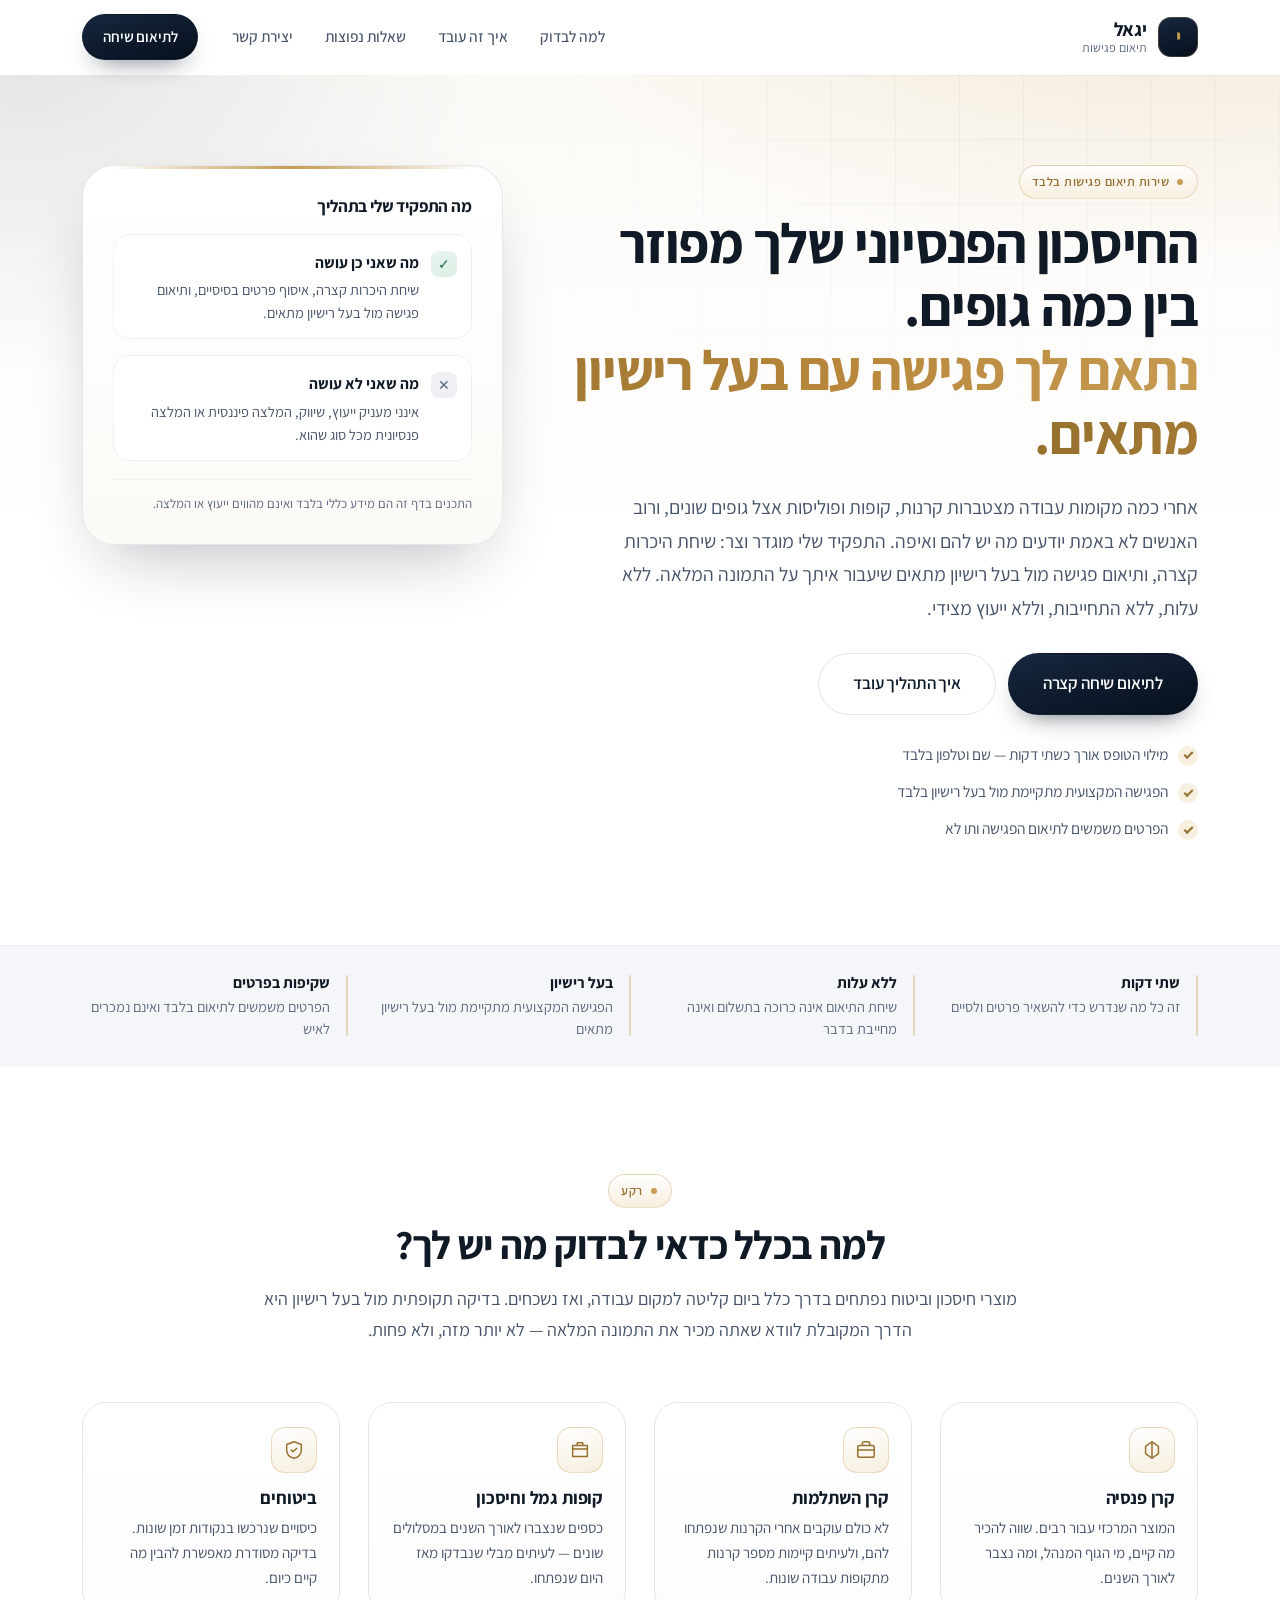
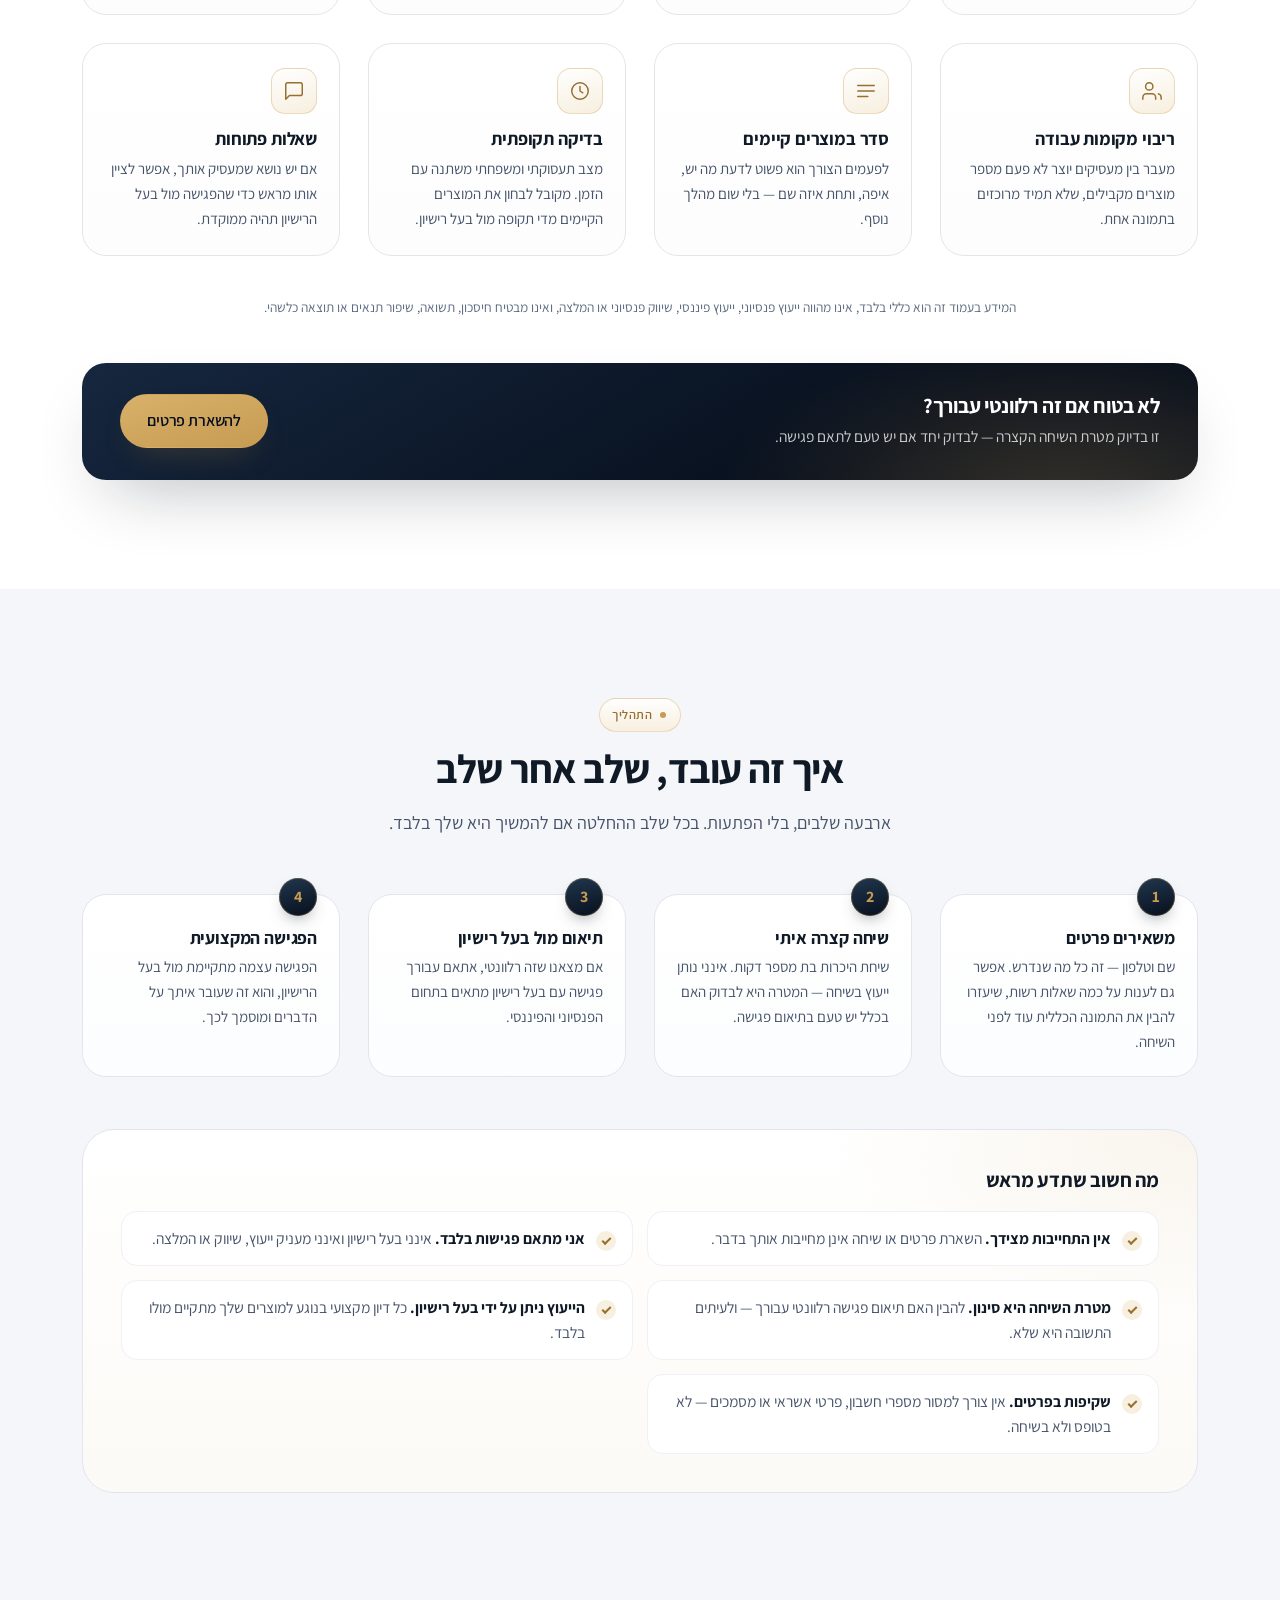
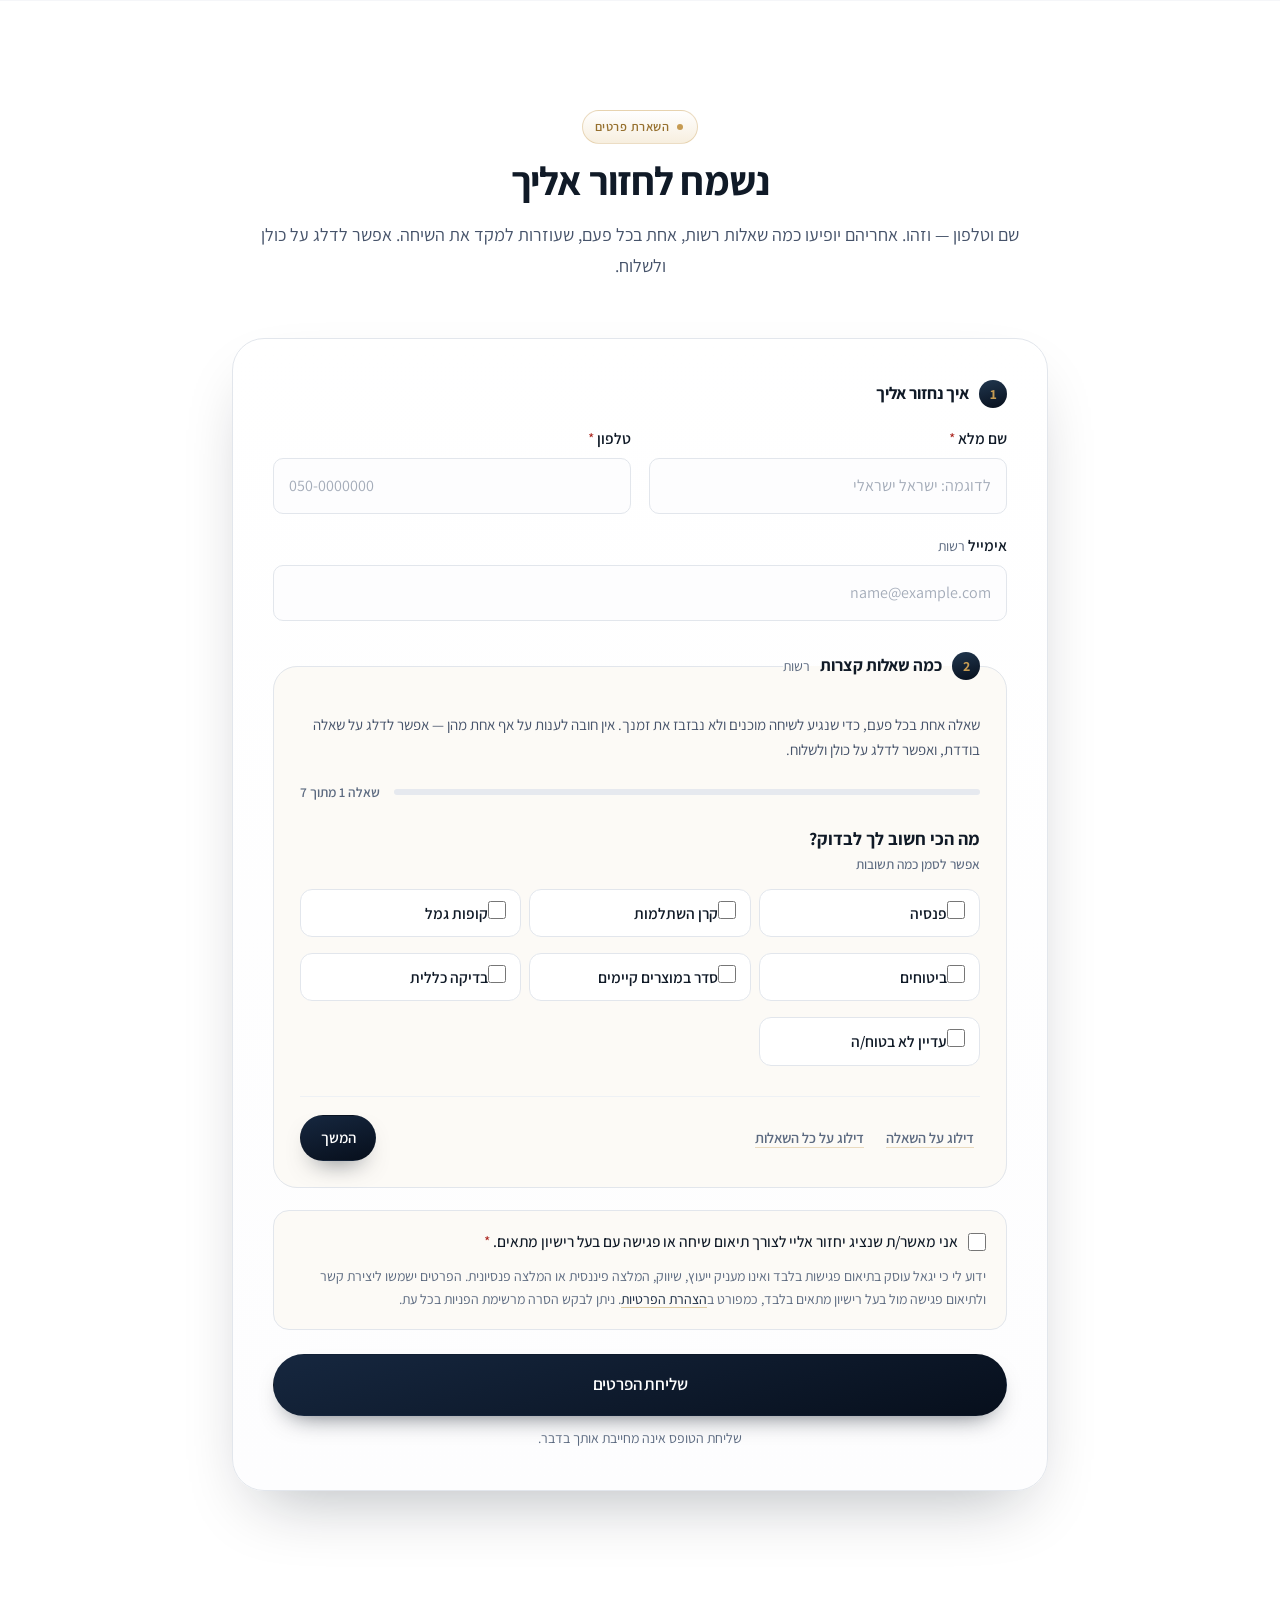
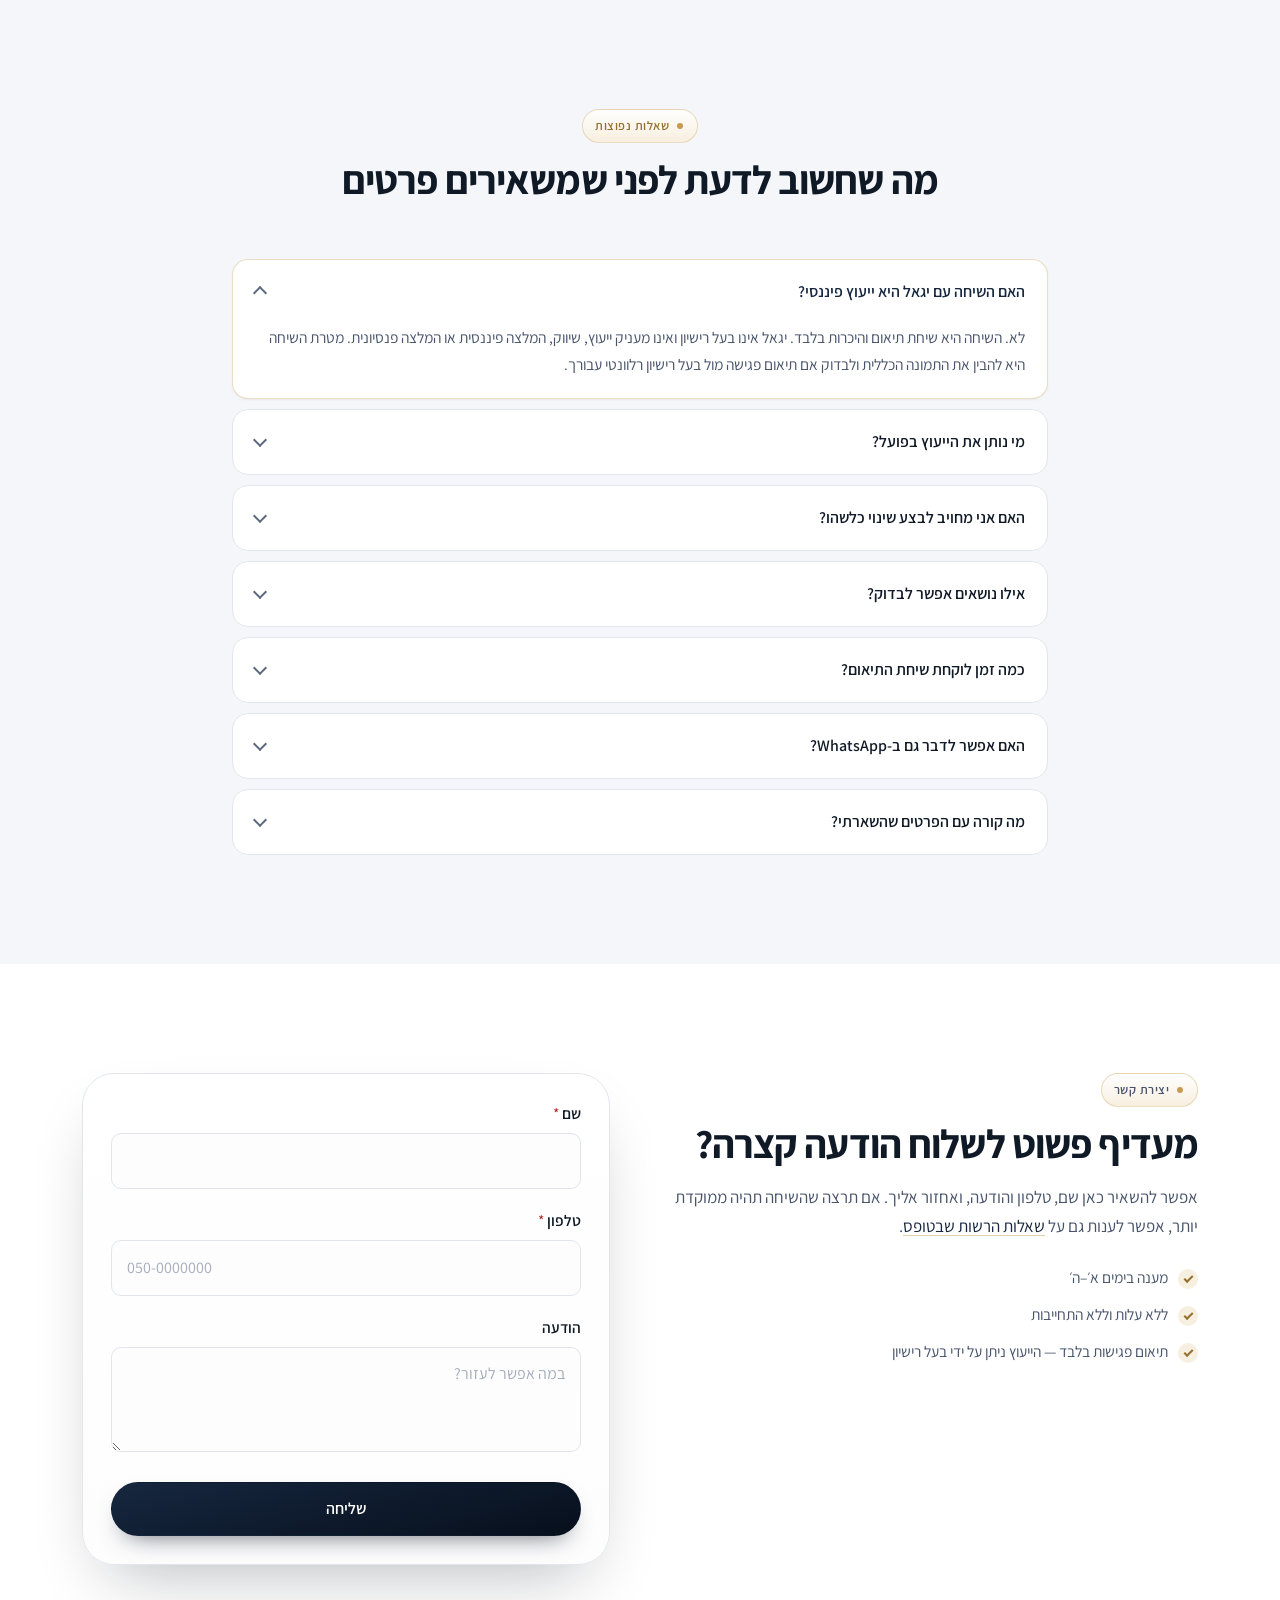
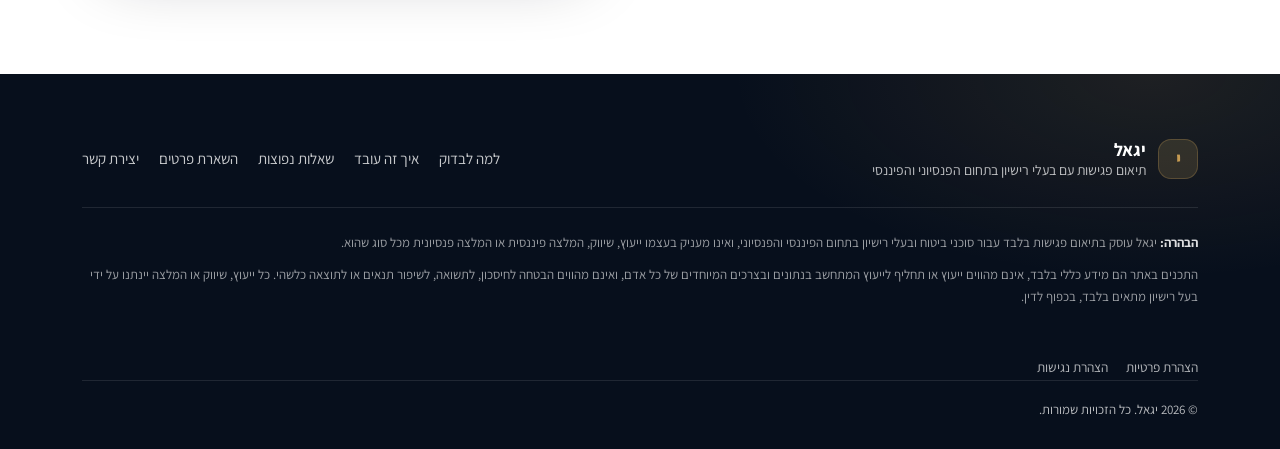
==== commit ecc211d7: "feat(ui): visual refresh, privacy statement, and one-question-at-a-time wizard עיצוב - טוקנים חדשים:" ====
--- a/index.html
+++ b/index.html
@@ -5,7 +5,7 @@
 <meta name="viewport" content="width=device-width, initial-scale=1, viewport-fit=cover">
 <title>יגאל | תיאום פגישות עם בעלי רישיון בתחום הפנסיוני והפיננסי</title>
 <meta name="description" content="שירות תיאום פגישות בלבד. משאירים פרטים, מקיימים שיחה קצרה, ומתואמת פגישה מול בעל רישיון מתאים בתחום הפנסיוני והפיננסי. ללא ייעוץ וללא התחייבות.">
-<meta name="theme-color" content="#0f1b2d">
+<meta name="theme-color" content="#0d1a2d">
 <meta name="robots" content="index, follow">
 <meta property="og:type" content="website">
 <meta property="og:locale" content="he_IL">
@@ -15,7 +15,7 @@
 <link rel="preconnect" href="https://fonts.gstatic.com" crossorigin>
 <link rel="stylesheet" href="https://fonts.googleapis.com/css2?family=Assistant:wght@300;400;500;600;700&display=swap">
 <link rel="stylesheet" href="assets/css/styles.css">
-<link rel="icon" href="data:image/svg+xml,<svg xmlns='http://www.w3.org/2000/svg' viewBox='0 0 100 100'><rect width='100' height='100' rx='22' fill='%230f1b2d'/><text y='.88em' x='50' text-anchor='middle' font-size='62' fill='%23c9a961' font-family='sans-serif'>%D7%99</text></svg>">
+<link rel="icon" href="data:image/svg+xml,<svg xmlns='http://www.w3.org/2000/svg' viewBox='0 0 100 100'><rect width='100' height='100' rx='22' fill='%230d1a2d'/><text y='.88em' x='50' text-anchor='middle' font-size='62' fill='%23c69b52' font-family='sans-serif'>%D7%99</text></svg>">
 </head>
 <body>
 
@@ -67,21 +67,22 @@
     <div class="container hero-inner">
       <div class="hero-copy">
         <p class="eyebrow">שירות תיאום פגישות בלבד</p>
-        <h1>רוצה לעשות סדר בחסכונות הפנסיוניים שלך?<br><span class="accent">נתאם לך פגישה עם בעל רישיון מתאים.</span></h1>
+        <h1>החיסכון הפנסיוני שלך מפוזר בין כמה גופים.<br><span class="accent">נתאם לך פגישה עם בעל רישיון מתאים.</span></h1>
         <p class="lead">
-          לרבים מאיתנו הצטברו לאורך השנים קרנות, קופות ופוליסות ממקומות עבודה שונים — ולא תמיד ברור מה יש ואיפה.
-          אני עוזר לעשות את הצעד הראשון: שיחה קצרה להיכרות, ותיאום פגישה מול בעל רישיון מתאים שיעבור איתך על הדברים לעומק.
+          אחרי כמה מקומות עבודה מצטברות קרנות, קופות ופוליסות אצל גופים שונים, ורוב האנשים לא באמת יודעים מה יש להם ואיפה.
+          התפקיד שלי מוגדר וצר: שיחת היכרות קצרה, ותיאום פגישה מול בעל רישיון מתאים שיעבור איתך על התמונה המלאה.
+          ללא עלות, ללא התחייבות, וללא ייעוץ מצידי.
         </p>
 
         <div class="hero-actions">
-          <a class="btn btn-primary btn-lg" href="#lead-form">להשארת פרטים לתיאום שיחה</a>
+          <a class="btn btn-primary btn-lg" href="#lead-form">לתיאום שיחה קצרה</a>
           <a class="btn btn-ghost btn-lg" href="#process">איך התהליך עובד</a>
         </div>
 
         <ul class="hero-badges" role="list">
-          <li><span class="tick" aria-hidden="true"></span>שיחה קצרה, ללא עלות וללא התחייבות</li>
-          <li><span class="tick" aria-hidden="true"></span>הפגישה המקצועית מתקיימת מול בעל רישיון</li>
-          <li><span class="tick" aria-hidden="true"></span>הפרטים משמשים לתיאום בלבד</li>
+          <li><span class="tick" aria-hidden="true"></span>מילוי הטופס אורך כשתי דקות — שם וטלפון בלבד</li>
+          <li><span class="tick" aria-hidden="true"></span>הפגישה המקצועית מתקיימת מול בעל רישיון בלבד</li>
+          <li><span class="tick" aria-hidden="true"></span>הפרטים משמשים לתיאום הפגישה ותו לא</li>
         </ul>
       </div>
 
@@ -102,6 +103,18 @@
     </div>
   </section>
 
+  <!-- ============ TRUST STRIP ============ -->
+  <section class="trust-strip" aria-label="מה מקבלים כאן">
+    <div class="container">
+      <ul role="list">
+        <li><b>שתי דקות</b>זה כל מה שנדרש כדי להשאיר פרטים ולסיים</li>
+        <li><b>ללא עלות</b>שיחת התיאום אינה כרוכה בתשלום ואינה מחייבת בדבר</li>
+        <li><b>בעל רישיון</b>הפגישה המקצועית מתקיימת מול בעל רישיון מתאים</li>
+        <li><b>שקיפות בפרטים</b>הפרטים משמשים לתיאום בלבד ואינם נמכרים לאיש</li>
+      </ul>
+    </div>
+  </section>
+
   <!-- ============ WHY ============ -->
   <section class="section" id="why">
     <div class="container">
@@ -109,12 +122,12 @@
         <p class="eyebrow">רקע</p>
         <h2>למה בכלל כדאי לבדוק מה יש לך?</h2>
         <p class="section-sub">
-          מוצרי חיסכון וביטוח מלווים אותנו שנים רבות, ולעיתים קרובות הם נפתחים ונשכחים. בדיקה תקופתית מול בעל רישיון היא דרך לוודא שאתה מכיר את התמונה המלאה — לא יותר מזה ולא פחות.
+          מוצרי חיסכון וביטוח נפתחים בדרך כלל ביום קליטה למקום עבודה, ואז נשכחים. בדיקה תקופתית מול בעל רישיון היא הדרך המקובלת לוודא שאתה מכיר את התמונה המלאה — לא יותר מזה, ולא פחות.
         </p>
       </header>
 
       <div class="grid cards-4">
-        <article class="card">
+        <article class="card reveal">
           <span class="card-icon" aria-hidden="true">
             <svg viewBox="0 0 24 24" fill="none" stroke="currentColor" stroke-width="1.6" stroke-linecap="round" stroke-linejoin="round"><path d="M12 3 5 8v8l7 5 7-5V8z"/><path d="M12 3v18"/></svg>
           </span>
@@ -122,7 +135,7 @@
           <p>המוצר המרכזי עבור רבים. שווה להכיר מה קיים, מי הגוף המנהל, ומה נצבר לאורך השנים.</p>
         </article>
 
-        <article class="card">
+        <article class="card reveal">
           <span class="card-icon" aria-hidden="true">
             <svg viewBox="0 0 24 24" fill="none" stroke="currentColor" stroke-width="1.6" stroke-linecap="round" stroke-linejoin="round"><rect x="3" y="7" width="18" height="13" rx="2"/><path d="M8 7V5a2 2 0 0 1 2-2h4a2 2 0 0 1 2 2v2M3 12h18"/></svg>
           </span>
@@ -130,7 +143,7 @@
           <p>לא כולם עוקבים אחרי הקרנות שנפתחו להם, ולעיתים קיימות מספר קרנות מתקופות עבודה שונות.</p>
         </article>
 
-        <article class="card">
+        <article class="card reveal">
           <span class="card-icon" aria-hidden="true">
             <svg viewBox="0 0 24 24" fill="none" stroke="currentColor" stroke-width="1.6" stroke-linecap="round" stroke-linejoin="round"><path d="M4 7h16v12H4z"/><path d="M4 11h16M9 7V4h6v3"/></svg>
           </span>
@@ -138,7 +151,7 @@
           <p>כספים שנצברו לאורך השנים במסלולים שונים — לעיתים מבלי שנבדקו מאז היום שנפתחו.</p>
         </article>
 
-        <article class="card">
+        <article class="card reveal">
           <span class="card-icon" aria-hidden="true">
             <svg viewBox="0 0 24 24" fill="none" stroke="currentColor" stroke-width="1.6" stroke-linecap="round" stroke-linejoin="round"><path d="m12 3 8 3v6c0 4.5-3.2 7.8-8 9-4.8-1.2-8-4.5-8-9V6z"/><path d="m9 12 2 2 4-4"/></svg>
           </span>
@@ -146,7 +159,7 @@
           <p>כיסויים שנרכשו בנקודות זמן שונות. בדיקה מסודרת מאפשרת להבין מה קיים כיום.</p>
         </article>
 
-        <article class="card">
+        <article class="card reveal">
           <span class="card-icon" aria-hidden="true">
             <svg viewBox="0 0 24 24" fill="none" stroke="currentColor" stroke-width="1.6" stroke-linecap="round" stroke-linejoin="round"><path d="M16 21v-2a4 4 0 0 0-4-4H6a4 4 0 0 0-4 4v2"/><circle cx="9" cy="7" r="4"/><path d="M22 21v-2a4 4 0 0 0-3-3.87"/></svg>
           </span>
@@ -154,7 +167,7 @@
           <p>מעבר בין מעסיקים יוצר לא פעם מספר מוצרים מקבילים, שלא תמיד מרוכזים בתמונה אחת.</p>
         </article>
 
-        <article class="card">
+        <article class="card reveal">
           <span class="card-icon" aria-hidden="true">
             <svg viewBox="0 0 24 24" fill="none" stroke="currentColor" stroke-width="1.6" stroke-linecap="round" stroke-linejoin="round"><path d="M3 6h18M3 12h18M3 18h11"/></svg>
           </span>
@@ -162,7 +175,7 @@
           <p>לפעמים הצורך הוא פשוט לדעת מה יש, איפה, ותחת איזה שם — בלי שום מהלך נוסף.</p>
         </article>
 
-        <article class="card">
+        <article class="card reveal">
           <span class="card-icon" aria-hidden="true">
             <svg viewBox="0 0 24 24" fill="none" stroke="currentColor" stroke-width="1.6" stroke-linecap="round" stroke-linejoin="round"><circle cx="12" cy="12" r="9"/><path d="M12 7v5l3 2"/></svg>
           </span>
@@ -170,7 +183,7 @@
           <p>מצב תעסוקתי ומשפחתי משתנה עם הזמן. מקובל לבחון את המוצרים הקיימים מדי תקופה מול בעל רישיון.</p>
         </article>
 
-        <article class="card">
+        <article class="card reveal">
           <span class="card-icon" aria-hidden="true">
             <svg viewBox="0 0 24 24" fill="none" stroke="currentColor" stroke-width="1.6" stroke-linecap="round" stroke-linejoin="round"><path d="M21 15a2 2 0 0 1-2 2H7l-4 4V5a2 2 0 0 1 2-2h14a2 2 0 0 1 2 2z"/></svg>
           </span>
@@ -183,7 +196,7 @@
         המידע בעמוד זה הוא כללי בלבד, אינו מהווה ייעוץ פנסיוני, ייעוץ פיננסי, שיווק פנסיוני או המלצה, ואינו מבטיח חיסכון, תשואה, שיפור תנאים או תוצאה כלשהי.
       </p>
 
-      <div class="mid-cta">
+      <div class="mid-cta reveal">
         <div>
           <h3>לא בטוח אם זה רלוונטי עבורך?</h3>
           <p>זו בדיוק מטרת השיחה הקצרה — לבדוק יחד אם יש טעם לתאם פגישה.</p>
@@ -199,33 +212,33 @@
       <header class="section-head">
         <p class="eyebrow">התהליך</p>
         <h2>איך זה עובד, שלב אחר שלב</h2>
-        <p class="section-sub">תהליך קצר ושקוף. בכל שלב אתה מחליט אם להמשיך.</p>
+        <p class="section-sub">ארבעה שלבים, בלי הפתעות. בכל שלב ההחלטה אם להמשיך היא שלך בלבד.</p>
       </header>
 
       <ol class="steps" role="list">
-        <li class="step">
+        <li class="step reveal">
           <span class="step-num" aria-hidden="true">1</span>
           <h3>משאירים פרטים</h3>
-          <p>ממלאים טופס קצר עם כמה שאלות מקדימות. זה עוזר להבין את התמונה הכללית עוד לפני השיחה.</p>
+          <p>שם וטלפון — זה כל מה שנדרש. אפשר גם לענות על כמה שאלות רשות, שיעזרו להבין את התמונה הכללית עוד לפני השיחה.</p>
         </li>
-        <li class="step">
+        <li class="step reveal">
           <span class="step-num" aria-hidden="true">2</span>
           <h3>שיחה קצרה איתי</h3>
           <p>שיחת היכרות בת מספר דקות. אינני נותן ייעוץ בשיחה — המטרה היא לבדוק האם בכלל יש טעם בתיאום פגישה.</p>
         </li>
-        <li class="step">
+        <li class="step reveal">
           <span class="step-num" aria-hidden="true">3</span>
           <h3>תיאום מול בעל רישיון</h3>
           <p>אם מצאנו שזה רלוונטי, אתאם עבורך פגישה עם בעל רישיון מתאים בתחום הפנסיוני והפיננסי.</p>
         </li>
-        <li class="step">
+        <li class="step reveal">
           <span class="step-num" aria-hidden="true">4</span>
           <h3>הפגישה המקצועית</h3>
           <p>הפגישה עצמה מתקיימת מול בעל הרישיון, והוא זה שעובר איתך על הדברים ומוסמך לכך.</p>
         </li>
       </ol>
 
-      <div class="trust-panel">
+      <div class="trust-panel reveal">
         <h3 class="trust-title">מה חשוב שתדע מראש</h3>
         <ul class="trust-list" role="list">
           <li><span class="tick" aria-hidden="true"></span><div><strong>אין התחייבות מצידך.</strong> השארת פרטים או שיחה אינן מחייבות אותך בדבר.</div></li>
@@ -243,9 +256,9 @@
     <div class="container container-narrow">
       <header class="section-head">
         <p class="eyebrow">השארת פרטים</p>
-        <h2>כמה שאלות קצרות לפני שנדבר</h2>
+        <h2>נשמח לחזור אליך</h2>
         <p class="section-sub">
-          המילוי לוקח כדקה. השאלות נועדו לתת תמונה כללית בלבד שתעזור להבין אם תיאום פגישה רלוונטי עבורך.
+          שם וטלפון — וזהו. אחריהם יופיעו כמה שאלות רשות, אחת בכל פעם, שעוזרות למקד את השיחה. אפשר לדלג על כולן ולשלוח.
         </p>
       </header>
 
@@ -257,7 +270,7 @@
           </div>
 
           <fieldset class="fs">
-            <legend class="fs-legend"><span class="fs-num">1</span>פרטים בסיסיים</legend>
+            <legend class="fs-legend"><span class="fs-num">1</span>איך נחזור אליך</legend>
 
             <div class="field-row">
               <div class="field">
@@ -275,141 +288,132 @@
               </div>
             </div>
 
-            <div class="field-row">
-              <div class="field">
-                <label for="email">אימייל <span class="req" aria-hidden="true">*</span></label>
-                <input type="email" id="email" name="email" autocomplete="email" inputmode="email" required
-                       data-rule="email" aria-describedby="err-email" placeholder="name@example.com">
-                <p class="err" id="err-email" role="alert" hidden></p>
-              </div>
-
-              <div class="field">
-                <label for="ageRange">גיל / טווח גילאים <span class="req" aria-hidden="true">*</span></label>
-                <select id="ageRange" name="ageRange" required data-rule="select" aria-describedby="err-ageRange">
-                  <option value="">בחר/י טווח גילאים</option>
-                  <option>עד 25</option>
-                  <option>26–35</option>
-                  <option>36–45</option>
-                  <option>46–55</option>
-                  <option>56–67</option>
-                  <option>67 ומעלה</option>
-                </select>
-                <p class="err" id="err-ageRange" role="alert" hidden></p>
-              </div>
+            <div class="field">
+              <label for="email">אימייל <span class="opt">רשות</span></label>
+              <input type="email" id="email" name="email" autocomplete="email" inputmode="email"
+                     data-rule="email" aria-describedby="err-email" placeholder="name@example.com">
+              <p class="err" id="err-email" role="alert" hidden></p>
             </div>
           </fieldset>
 
-          <fieldset class="fs">
-            <legend class="fs-legend"><span class="fs-num">2</span>שאלות מקדימות</legend>
-
-            <div class="field">
-              <span class="q-label" id="q-lastReview">מתי בפעם האחרונה עברת עם בעל רישיון על החסכונות הפנסיוניים שלך? <span class="req" aria-hidden="true">*</span></span>
-              <div class="choices" role="radiogroup" aria-labelledby="q-lastReview" aria-describedby="err-lastReview">
-                <label class="choice"><input type="radio" name="lastReview" value="בחצי השנה האחרונה" data-rule="radio"><span>בחצי השנה האחרונה</span></label>
-                <label class="choice"><input type="radio" name="lastReview" value="בשנה האחרונה"><span>בשנה האחרונה</span></label>
-                <label class="choice"><input type="radio" name="lastReview" value="לפני יותר משנה"><span>לפני יותר משנה</span></label>
-                <label class="choice"><input type="radio" name="lastReview" value="אף פעם / לא זוכר"><span>אף פעם / לא זוכר</span></label>
-              </div>
-              <p class="err" id="err-lastReview" role="alert" hidden></p>
-            </div>
-
-            <div class="field-row">
-              <div class="field">
-                <span class="q-label" id="q-pension">האם יש לך כיום קרן פנסיה פעילה? <span class="req" aria-hidden="true">*</span></span>
-                <div class="choices choices-inline" role="radiogroup" aria-labelledby="q-pension" aria-describedby="err-activePension">
-                  <label class="choice"><input type="radio" name="activePension" value="כן" data-rule="radio"><span>כן</span></label>
-                  <label class="choice"><input type="radio" name="activePension" value="לא"><span>לא</span></label>
-                  <label class="choice"><input type="radio" name="activePension" value="לא בטוח"><span>לא בטוח</span></label>
+          <fieldset class="fs wizard" id="qWizard">
+            <legend class="fs-legend"><span class="fs-num">2</span>כמה שאלות קצרות <span class="opt">רשות</span></legend>
+            <p class="wiz-intro">
+              שאלה אחת בכל פעם, כדי שנגיע לשיחה מוכנים ולא נבזבז את זמנך. אין חובה לענות על אף אחת מהן —
+              אפשר לדלג על שאלה בודדת, ואפשר לדלג על כולן ולשלוח.
+            </p>
+
+            <div class="wiz-head">
+              <span class="wiz-progress" role="progressbar" aria-valuemin="0" aria-valuemax="7" aria-valuenow="1" aria-label="התקדמות בשאלות" id="wizProgress">
+                <span class="wiz-bar" id="wizBar"></span>
+              </span>
+              <p class="wiz-count" id="wizCount" aria-live="polite">שאלה 1 מתוך 7</p>
+            </div>
+
+            <div class="wiz-track" id="wizTrack">
+
+              <div class="wiz-step" data-advance="manual">
+                <div class="field">
+                  <span class="q-label" id="q-topics">מה הכי חשוב לך לבדוק? <span class="opt">אפשר לסמן כמה תשובות</span></span>
+                  <div class="choices choices-grid" role="group" aria-labelledby="q-topics">
+                    <label class="choice"><input type="checkbox" name="topics" value="פנסיה"><span>פנסיה</span></label>
+                    <label class="choice"><input type="checkbox" name="topics" value="קרן השתלמות"><span>קרן השתלמות</span></label>
+                    <label class="choice"><input type="checkbox" name="topics" value="קופות גמל"><span>קופות גמל</span></label>
+                    <label class="choice"><input type="checkbox" name="topics" value="ביטוחים"><span>ביטוחים</span></label>
+                    <label class="choice"><input type="checkbox" name="topics" value="איחוד / סדר במוצרים קיימים"><span>סדר במוצרים קיימים</span></label>
+                    <label class="choice"><input type="checkbox" name="topics" value="בדיקה כללית"><span>בדיקה כללית</span></label>
+                    <label class="choice"><input type="checkbox" name="topics" value="עדיין לא בטוח/ה"><span>עדיין לא בטוח/ה</span></label>
+                  </div>
                 </div>
-                <p class="err" id="err-activePension" role="alert" hidden></p>
-              </div>
-
-              <div class="field">
-                <span class="q-label" id="q-studyFund">האם יש לך קרן השתלמות? <span class="req" aria-hidden="true">*</span></span>
-                <div class="choices choices-inline" role="radiogroup" aria-labelledby="q-studyFund" aria-describedby="err-studyFund">
-                  <label class="choice"><input type="radio" name="studyFund" value="כן" data-rule="radio"><span>כן</span></label>
-                  <label class="choice"><input type="radio" name="studyFund" value="לא"><span>לא</span></label>
-                  <label class="choice"><input type="radio" name="studyFund" value="לא בטוח"><span>לא בטוח</span></label>
+              </div>
+
+              <div class="wiz-step" data-advance="manual" hidden>
+                <div class="field">
+                  <span class="q-label" id="q-situation">מה מהמשפטים הבאים מתאר את המצב שלך? <span class="opt">אפשר לסמן כמה תשובות</span></span>
+                  <div class="choices choices-grid" role="group" aria-labelledby="q-situation">
+                    <label class="choice"><input type="checkbox" name="situation" value="יש לי קרן פנסיה פעילה"><span>יש לי קרן פנסיה פעילה</span></label>
+                    <label class="choice"><input type="checkbox" name="situation" value="יש לי קרן השתלמות"><span>יש לי קרן השתלמות</span></label>
+                    <label class="choice"><input type="checkbox" name="situation" value="עבדתי בכמה מקומות עבודה"><span>עבדתי בכמה מקומות עבודה</span></label>
+                    <label class="choice"><input type="checkbox" name="situation" value="החלפתי מקום עבודה לאחרונה"><span>החלפתי מקום עבודה לאחרונה</span></label>
+                    <label class="choice"><input type="checkbox" name="situation" value="יש לי מוצרים מכמה מעסיקים"><span>יש לי מוצרים מכמה מעסיקים</span></label>
+                    <label class="choice"><input type="checkbox" name="situation" value="לא בטוח/ה מה יש לי"><span>לא בטוח/ה מה יש לי</span></label>
+                  </div>
                 </div>
-                <p class="err" id="err-studyFund" role="alert" hidden></p>
-              </div>
-            </div>
-
-            <div class="field-row">
-              <div class="field">
-                <span class="q-label" id="q-multipleJobs">האם עבדת במספר מקומות עבודה בשנים האחרונות? <span class="req" aria-hidden="true">*</span></span>
-                <div class="choices choices-inline" role="radiogroup" aria-labelledby="q-multipleJobs" aria-describedby="err-multipleJobs">
-                  <label class="choice"><input type="radio" name="multipleJobs" value="כן" data-rule="radio"><span>כן</span></label>
-                  <label class="choice"><input type="radio" name="multipleJobs" value="לא"><span>לא</span></label>
+              </div>
+
+              <div class="wiz-step" data-advance="auto" hidden>
+                <div class="field">
+                  <span class="q-label" id="q-lastReview">מתי בפעם האחרונה עברת על החסכונות שלך עם בעל רישיון?</span>
+                  <div class="choices choices-grid" role="radiogroup" aria-labelledby="q-lastReview">
+                    <label class="choice"><input type="radio" name="lastReview" value="בשנה האחרונה"><span>בשנה האחרונה</span></label>
+                    <label class="choice"><input type="radio" name="lastReview" value="לפני יותר משנה"><span>לפני יותר משנה</span></label>
+                    <label class="choice"><input type="radio" name="lastReview" value="אף פעם / לא זוכר"><span>אף פעם, או שאינני זוכר/ת</span></label>
+                  </div>
                 </div>
-                <p class="err" id="err-multipleJobs" role="alert" hidden></p>
-              </div>
-
-              <div class="field">
-                <span class="q-label" id="q-recentJobChange">האם החלפת מקום עבודה לאחרונה? <span class="req" aria-hidden="true">*</span></span>
-                <div class="choices choices-inline" role="radiogroup" aria-labelledby="q-recentJobChange" aria-describedby="err-recentJobChange">
-                  <label class="choice"><input type="radio" name="recentJobChange" value="כן" data-rule="radio"><span>כן</span></label>
-                  <label class="choice"><input type="radio" name="recentJobChange" value="לא"><span>לא</span></label>
+              </div>
+
+              <div class="wiz-step" data-advance="auto" hidden>
+                <div class="field">
+                  <span class="q-label" id="q-ageRange">מה טווח הגילאים שלך? <span class="opt">עוזר להבין את התמונה הכללית</span></span>
+                  <div class="choices choices-grid" role="radiogroup" aria-labelledby="q-ageRange">
+                    <label class="choice"><input type="radio" name="ageRange" value="עד 25"><span>עד 25</span></label>
+                    <label class="choice"><input type="radio" name="ageRange" value="26–35"><span>26–35</span></label>
+                    <label class="choice"><input type="radio" name="ageRange" value="36–45"><span>36–45</span></label>
+                    <label class="choice"><input type="radio" name="ageRange" value="46–55"><span>46–55</span></label>
+                    <label class="choice"><input type="radio" name="ageRange" value="56–67"><span>56–67</span></label>
+                    <label class="choice"><input type="radio" name="ageRange" value="67 ומעלה"><span>67 ומעלה</span></label>
+                  </div>
                 </div>
-                <p class="err" id="err-recentJobChange" role="alert" hidden></p>
-              </div>
-            </div>
-
-            <div class="field">
-              <span class="q-label" id="q-multipleProducts">האם יש לך מספר קופות, קרנות או פוליסות ממקומות עבודה שונים? <span class="req" aria-hidden="true">*</span></span>
-              <div class="choices choices-inline" role="radiogroup" aria-labelledby="q-multipleProducts" aria-describedby="err-multipleProducts">
-                <label class="choice"><input type="radio" name="multipleProducts" value="כן" data-rule="radio"><span>כן</span></label>
-                <label class="choice"><input type="radio" name="multipleProducts" value="לא"><span>לא</span></label>
-                <label class="choice"><input type="radio" name="multipleProducts" value="לא יודע"><span>לא יודע</span></label>
-              </div>
-              <p class="err" id="err-multipleProducts" role="alert" hidden></p>
-            </div>
-
-            <div class="field">
-              <span class="q-label" id="q-topics">האם יש נושא מסוים שחשוב לך לבדוק? <span class="opt">ניתן לבחור יותר מאפשרות אחת</span> <span class="req" aria-hidden="true">*</span></span>
-              <div class="choices choices-grid" role="group" aria-labelledby="q-topics" aria-describedby="err-topics">
-                <label class="choice"><input type="checkbox" name="topics" value="פנסיה" data-rule="checkgroup"><span>פנסיה</span></label>
-                <label class="choice"><input type="checkbox" name="topics" value="קרן השתלמות"><span>קרן השתלמות</span></label>
-                <label class="choice"><input type="checkbox" name="topics" value="קופות גמל"><span>קופות גמל</span></label>
-                <label class="choice"><input type="checkbox" name="topics" value="ביטוחים"><span>ביטוחים</span></label>
-                <label class="choice"><input type="checkbox" name="topics" value="איחוד / סדר במוצרים קיימים"><span>איחוד / סדר במוצרים קיימים</span></label>
-                <label class="choice"><input type="checkbox" name="topics" value="בדיקה כללית"><span>בדיקה כללית</span></label>
-                <label class="choice"><input type="checkbox" name="topics" value="אחר"><span>אחר</span></label>
-              </div>
-              <p class="err" id="err-topics" role="alert" hidden></p>
-            </div>
-          </fieldset>
-
-          <fieldset class="fs">
-            <legend class="fs-legend"><span class="fs-num">3</span>איך נוח לחזור אליך</legend>
-
-            <div class="field-row">
-              <div class="field">
-                <span class="q-label" id="q-contactMethod">מה הדרך הנוחה ביותר לחזור אליך? <span class="req" aria-hidden="true">*</span></span>
-                <div class="choices choices-inline" role="radiogroup" aria-labelledby="q-contactMethod" aria-describedby="err-contactMethod">
-                  <label class="choice"><input type="radio" name="contactMethod" value="טלפון" data-rule="radio"><span>טלפון</span></label>
-                  <label class="choice"><input type="radio" name="contactMethod" value="WhatsApp"><span>WhatsApp</span></label>
-                  <label class="choice"><input type="radio" name="contactMethod" value="אימייל"><span>אימייל</span></label>
+              </div>
+
+              <div class="wiz-step" data-advance="auto" hidden>
+                <div class="field">
+                  <span class="q-label" id="q-contactMethod">איך נוח לך שנחזור אליך?</span>
+                  <div class="choices choices-grid" role="radiogroup" aria-labelledby="q-contactMethod">
+                    <label class="choice"><input type="radio" name="contactMethod" value="טלפון"><span>שיחת טלפון</span></label>
+                    <label class="choice"><input type="radio" name="contactMethod" value="WhatsApp"><span>WhatsApp</span></label>
+                    <label class="choice"><input type="radio" name="contactMethod" value="אימייל"><span>אימייל</span></label>
+                  </div>
                 </div>
-                <p class="err" id="err-contactMethod" role="alert" hidden></p>
-              </div>
-
-              <div class="field">
-                <span class="q-label" id="q-contactTime">מה הזמן הנוח ביותר לחזרה? <span class="req" aria-hidden="true">*</span></span>
-                <div class="choices choices-inline" role="radiogroup" aria-labelledby="q-contactTime" aria-describedby="err-contactTime">
-                  <label class="choice"><input type="radio" name="contactTime" value="בוקר" data-rule="radio"><span>בוקר</span></label>
-                  <label class="choice"><input type="radio" name="contactTime" value="צהריים"><span>צהריים</span></label>
-                  <label class="choice"><input type="radio" name="contactTime" value="ערב"><span>ערב</span></label>
+              </div>
+
+              <div class="wiz-step" data-advance="auto" hidden>
+                <div class="field">
+                  <span class="q-label" id="q-contactTime">באיזו שעה נוח לך שנדבר?</span>
+                  <div class="choices choices-grid" role="radiogroup" aria-labelledby="q-contactTime">
+                    <label class="choice"><input type="radio" name="contactTime" value="בוקר"><span>בוקר</span></label>
+                    <label class="choice"><input type="radio" name="contactTime" value="צהריים"><span>צהריים</span></label>
+                    <label class="choice"><input type="radio" name="contactTime" value="ערב"><span>ערב</span></label>
+                    <label class="choice"><input type="radio" name="contactTime" value="גמיש"><span>גמיש, מתי שנוח לך</span></label>
+                  </div>
                 </div>
-                <p class="err" id="err-contactTime" role="alert" hidden></p>
-              </div>
-            </div>
-
-            <div class="field">
-              <label for="notes">יש משהו נוסף שחשוב שנדע לפני שחוזרים אליך?</label>
-              <textarea id="notes" name="notes" rows="4" maxlength="1000"
-                        placeholder="אפשר לכתוב כאן כל דבר שיעזור להתכונן לשיחה. אין צורך בפרטים פיננסיים או במספרי חשבון."></textarea>
-              <p class="hint"><span id="notesCount">0</span>/1000 תווים</p>
+              </div>
+
+              <div class="wiz-step" data-advance="manual" hidden>
+                <div class="field">
+                  <label for="notes" class="q-label">משהו נוסף שחשוב שנדע לפני השיחה?</label>
+                  <textarea id="notes" name="notes" rows="4" maxlength="1000"
+                            placeholder="אפשר לכתוב כאן כל דבר שיעזור להתכונן לשיחה. אין צורך בפרטים פיננסיים, במספרי חשבון או במסמכים."></textarea>
+                  <p class="hint"><span id="notesCount">0</span>/1000 תווים</p>
+                </div>
+              </div>
+
+            </div>
+
+            <div class="wiz-done" id="wizDone" hidden tabindex="-1">
+              <span class="wiz-done-icon" aria-hidden="true">
+                <svg viewBox="0 0 24 24" fill="none" stroke="currentColor" stroke-width="2" stroke-linecap="round" stroke-linejoin="round"><path d="m5 13 4 4L19 7"/></svg>
+              </span>
+              <h3>סיימת את השאלות</h3>
+              <p>נשאר רק לאשר את ההסכמה למטה ולשלוח. אפשר לחזור ולערוך כל תשובה.</p>
+              <div class="wiz-summary" id="wizSummary"></div>
+            </div>
+
+            <div class="wiz-nav" id="wizNav">
+              <button type="button" class="wiz-link" data-wiz="prev" hidden>לשאלה הקודמת</button>
+              <button type="button" class="wiz-link" data-wiz="skip">דילוג על השאלה</button>
+              <button type="button" class="wiz-link" data-wiz="all">דילוג על כל השאלות</button>
+              <button type="button" class="btn btn-primary btn-sm wiz-next" data-wiz="next">המשך</button>
             </div>
           </fieldset>
 
@@ -420,7 +424,9 @@
             </label>
             <p class="err" id="err-consent" role="alert" hidden></p>
             <p class="consent-note">
-              ידוע לי כי יגאל עוסק בתיאום פגישות בלבד ואינו מעניק ייעוץ, שיווק, המלצה פיננסית או המלצה פנסיונית. ניתן לבקש הסרה מרשימת הפניות בכל עת.
+              ידוע לי כי יגאל עוסק בתיאום פגישות בלבד ואינו מעניק ייעוץ, שיווק, המלצה פיננסית או המלצה פנסיונית.
+              הפרטים ישמשו ליצירת קשר ולתיאום פגישה מול בעל רישיון מתאים בלבד, כמפורט ב<a href="privacy.html">הצהרת הפרטיות</a>.
+              ניתן לבקש הסרה מרשימת הפניות בכל עת.
             </p>
           </div>
 
@@ -488,7 +494,7 @@
 
         <details class="faq-item">
           <summary><span>מה קורה עם הפרטים שהשארתי?</span></summary>
-          <div class="faq-body"><p>הפרטים משמשים ליצירת קשר ולתיאום הפגישה בלבד. אין צורך למסור מספרי חשבון, פרטי אשראי או מסמכים. ניתן לבקש הסרה מרשימת הפניות בכל עת.</p></div>
+          <div class="faq-body"><p>הפרטים משמשים ליצירת קשר ולתיאום הפגישה בלבד, ונמסרים לבעל הרישיון רק לצורך קיום הפגישה שתיאמת. אין צורך למסור מספרי חשבון, פרטי אשראי, תעודת זהות או מסמכים, ואיננו מוכרים או משכירים את הפרטים לאיש. ניתן לבקש עיון, תיקון או הסרה בכל עת — הפירוט המלא מופיע ב<a href="privacy.html">הצהרת הפרטיות</a>.</p></div>
         </details>
       </div>
     </div>
@@ -501,7 +507,7 @@
         <div class="contact-copy">
           <p class="eyebrow">יצירת קשר</p>
           <h2>מעדיף פשוט לשלוח הודעה קצרה?</h2>
-          <p>אפשר להשאיר כאן שם, טלפון והודעה, ואחזור אליך. אם תרצה שהשיחה תהיה ממוקדת יותר, מומלץ למלא את <a href="#lead-form">הטופס המלא</a>.</p>
+          <p>אפשר להשאיר כאן שם, טלפון והודעה, ואחזור אליך. אם תרצה שהשיחה תהיה ממוקדת יותר, אפשר לענות גם על <a href="#lead-form">שאלות הרשות שבטופס</a>.</p>
           <ul class="contact-points" role="list">
             <li><span class="tick" aria-hidden="true"></span>מענה בימים א׳–ה׳</li>
             <li><span class="tick" aria-hidden="true"></span>ללא עלות וללא התחייבות</li>
@@ -584,6 +590,11 @@
       </p>
     </div>
 
+    <div class="footer-legal">
+      <a href="privacy.html">הצהרת פרטיות</a>
+      <a href="accessibility.html">הצהרת נגישות</a>
+    </div>
+
     <p class="copy">© <span id="year">2026</span> יגאל. כל הזכויות שמורות.</p>
   </div>
 </footer>
--- a/assets/css/styles.css
+++ b/assets/css/styles.css
@@ -6,45 +6,54 @@
 
 /* ---------- 1. Tokens ---------- */
 :root {
-  --navy-900: #0b1524;
-  --navy-800: #0f1b2d;
-  --navy-700: #17263c;
-  --navy-600: #23364f;
-
-  --ink: #16202e;
-  --ink-soft: #4a5769;
-  --ink-mute: #6b7789;
-
-  --gold: #c9a961;
-  --gold-dark: #a8873f;
-  --gold-soft: #f3ead8;
+  /* כחול־לילה: בסיס האמון של המותג */
+  --navy-900: #070f1c;
+  --navy-800: #0d1a2d;
+  --navy-700: #16273f;
+  --navy-600: #21374f;
+  --navy-500: #33506e;
+
+  --ink: #101a27;
+  --ink-soft: #46536a;
+  --ink-mute: #5c6a80;
+
+  /* זהב מרוסן — למבטא בלבד, לא לשטחים גדולים */
+  --gold: #c69b52;
+  --gold-dark: #96702e;
+  --gold-mid: #b8873c;
+  --gold-soft: #f7efdf;
+  --gold-line: rgba(198, 155, 82, .34);
 
   --bg: #ffffff;
-  --bg-alt: #f6f7f9;
-  --bg-tint: #fbfaf7;
-
-  --line: #e3e6eb;
-  --line-soft: #eef0f3;
-
-  --ok: #1f7a52;
-  --ok-bg: #eaf5ef;
-  --danger: #b3261e;
-  --danger-bg: #fdf0ef;
-
-  --radius-sm: 8px;
-  --radius: 14px;
-  --radius-lg: 22px;
-
-  --shadow-sm: 0 1px 2px rgba(11, 21, 36, .05);
-  --shadow: 0 6px 24px -8px rgba(11, 21, 36, .12);
-  --shadow-lg: 0 24px 60px -22px rgba(11, 21, 36, .28);
-
-  --container: 1160px;
+  --bg-alt: #f5f6f9;
+  --bg-tint: #fcfaf6;
+  --surface: #ffffff;
+
+  --line: #e2e6ec;
+  --line-soft: #eef1f5;
+
+  --ok: #1a6d4a;
+  --ok-bg: #e9f4ee;
+  --danger: #a81f18;
+  --danger-bg: #fdf1f0;
+
+  --radius-sm: 10px;
+  --radius: 16px;
+  --radius-lg: 24px;
+  --radius-xl: 32px;
+
+  --shadow-sm: 0 1px 2px rgba(7, 15, 28, .06);
+  --shadow: 0 10px 30px -12px rgba(7, 15, 28, .16);
+  --shadow-lg: 0 30px 70px -28px rgba(7, 15, 28, .32);
+  --shadow-gold: 0 14px 32px -16px rgba(150, 112, 46, .45);
+
+  --container: 1180px;
   --gap: clamp(16px, 3vw, 28px);
-  --section-y: clamp(56px, 8vw, 108px);
+  --section-y: clamp(60px, 8.5vw, 116px);
 
   --ease: cubic-bezier(.22, .61, .36, 1);
-  --header-h: 72px;
+  --ease-out: cubic-bezier(.16, 1, .3, 1);
+  --header-h: 74px;
 }
 
 /* ---------- 2. Reset ---------- */
@@ -109,13 +118,24 @@
 
 /* ---------- 4. Components ---------- */
 
-/* Skip link */
+/* Visually hidden — safe in RTL (no negative offsets that widen the page) */
+.visually-hidden {
+  position: absolute;
+  width: 1px; height: 1px;
+  padding: 0; margin: -1px; border: 0;
+  overflow: hidden; white-space: nowrap;
+  clip: rect(0 0 0 0); clip-path: inset(50%);
+}
+
+/* Skip link — slides down into view on focus */
 .skip-link {
-  position: absolute; inset-inline-start: -9999px; top: 0;
-  background: var(--navy-800); color: #fff; padding: 12px 20px; z-index: 999;
+  position: absolute; top: 0; inset-inline-start: 12px; z-index: 999;
+  background: var(--navy-800); color: #fff; padding: 12px 20px;
   border-radius: 0 0 var(--radius-sm) var(--radius-sm);
-}
-.skip-link:focus { inset-inline-start: 12px; color: #fff; }
+  transform: translateY(-130%);
+  transition: transform .18s var(--ease);
+}
+.skip-link:focus { transform: none; color: #fff; }
 
 /* Buttons */
 .btn {
@@ -157,7 +177,7 @@
 .tick::after {
   content: ""; position: absolute; inset: 0; margin: auto;
   width: 5px; height: 9px; border: solid var(--gold-dark);
-  border-width: 0 0 2px 2px; transform: rotate(-45deg) translate(1px, -1px);
+  border-width: 0 2px 2px 0; transform: rotate(45deg) translate(-1px, -1px);
 }
 
 /* Header */
@@ -385,8 +405,32 @@
 .floating-cta svg { width: 19px; height: 19px; }
 .floating-cta.is-visible { opacity: 1; transform: none; pointer-events: auto; }
 
+/* --- עמודי תוכן (הצהרת נגישות וכדומה) --- */
+.prose { font-size: 17px; line-height: 1.8; color: var(--ink-soft); }
+.prose h2 {
+  margin: 34px 0 12px; font-size: clamp(20px, 2.4vw, 24px); color: var(--ink);
+}
+.prose h2:first-child { margin-top: 0; }
+.prose p { margin: 0 0 16px; }
+.prose strong { color: var(--ink); }
+.prose ul { margin: 0 0 20px; padding: 0; display: grid; gap: 10px; }
+.prose li {
+  position: relative; padding-inline-start: 24px;
+}
+.prose li::before {
+  content: ""; position: absolute; inset-inline-start: 4px; top: .62em;
+  width: 7px; height: 7px; border-radius: 50%; background: var(--gold);
+}
+.prose mark {
+  background: var(--gold-soft); color: var(--gold-dark);
+  padding: 1px 6px; border-radius: 4px; font-weight: 600;
+}
+.prose-meta { margin-top: 28px; padding-top: 18px; border-top: 1px solid var(--line); font-size: 15px; }
+.prose-back { margin: 32px 0 0; font-weight: 600; }
+
 /* ---------- 6. Forms ---------- */
 .form-wrap {
+  position: relative;
   background: #fff; border: 1px solid var(--line); border-radius: var(--radius-lg);
   padding: clamp(22px, 4vw, 40px); box-shadow: var(--shadow);
 }
@@ -404,6 +448,12 @@
   width: 26px; height: 26px; border-radius: 50%; display: grid; place-items: center;
   background: var(--gold-soft); color: var(--gold-dark); font-size: 14px;
 }
+.fs-note {
+  margin: -8px 0 20px; padding: 12px 14px;
+  border-inline-start: 3px solid var(--gold);
+  background: var(--bg-tint); border-radius: var(--radius-sm);
+  font-size: 15px; line-height: 1.65; color: var(--ink-soft);
+}
 
 .field { margin-bottom: 20px; }
 .field:last-child { margin-bottom: 0; }
@@ -415,7 +465,7 @@
   font-size: 15.5px; font-weight: 600; color: var(--ink); line-height: 1.5;
 }
 .req { color: var(--danger); font-weight: 400; }
-.opt { font-weight: 400; font-size: 13.5px; color: var(--ink-mute); }
+.opt { font-weight: 400; font-size: 14px; color: var(--ink-mute); }
 
 input[type="text"], input[type="tel"], input[type="email"], select, textarea {
   width: 100%; padding: 12px 14px;
@@ -437,7 +487,7 @@
   box-shadow: 0 0 0 3px rgba(201,169,97,.22);
 }
 
-.hint { margin: 6px 0 0; font-size: 12.5px; color: var(--ink-mute); }
+.hint { margin: 6px 0 0; font-size: 14px; color: var(--ink-mute); }
 
 /* Choices (radio / checkbox) */
 .choices { display: grid; gap: 8px; }
@@ -468,13 +518,13 @@
 .choice-consent span { font-size: 15.5px; line-height: 1.55; }
 .consent:has(input:checked) { border-color: var(--gold); background: var(--gold-soft); }
 .choice-consent:has(input:checked) { background: transparent; box-shadow: none; }
-.consent-note { margin: 12px 0 0; font-size: 12.8px; line-height: 1.6; color: var(--ink-mute); }
+.consent-note { margin: 12px 0 0; font-size: 14px; line-height: 1.65; color: var(--ink-mute); }
 
 .form-actions { display: grid; gap: 10px; }
-.form-foot { margin: 0; text-align: center; font-size: 13px; color: var(--ink-mute); }
+.form-foot { margin: 0; text-align: center; font-size: 14px; color: var(--ink-mute); }
 
 /* Errors */
-.err { margin: 7px 0 0; font-size: 13.5px; color: var(--danger); font-weight: 500; }
+.err { margin: 7px 0 0; font-size: 14px; color: var(--danger); font-weight: 500; }
 .field.has-error input,
 .field.has-error select,
 .field.has-error textarea { border-color: var(--danger); background: var(--danger-bg); }
@@ -487,8 +537,16 @@
   color: var(--danger); font-size: 14.5px; font-weight: 500;
 }
 
-/* Honeypot */
-.hp { position: absolute; inset-inline-start: -9999px; width: 1px; height: 1px; overflow: hidden; }
+/* Honeypot — hidden from people, still reachable by bots. Must not create
+   horizontal overflow, so no off-canvas offsets (they resolve to `right`
+   in RTL and widen the page). */
+.hp {
+  position: absolute;
+  width: 1px; height: 1px;
+  padding: 0; margin: -1px; border: 0;
+  overflow: hidden; white-space: nowrap;
+  clip: rect(0 0 0 0); clip-path: inset(50%);
+}
 
 /* Success */
 .success { text-align: center; padding: clamp(24px, 4vw, 42px) 10px; }
@@ -563,3 +621,309 @@
   body { font-size: 12pt; }
   .section { padding-block: 18pt; }
 }
+
+/* =========================================================
+   9. שכבת ליטוש חזותי, אנימציות כניסה ואשף השאלות
+   (נטענת אחרונה ולכן גוברת על הבסיס שמעליה)
+   ========================================================= */
+
+/* --- טיפוגרפיה --- */
+h1, h2 { letter-spacing: -.022em; }
+h1 { font-size: clamp(32px, 5.2vw, 56px); line-height: 1.14; }
+h2 { font-size: clamp(26px, 3.8vw, 40px); line-height: 1.2; }
+.hero .lead { line-height: 1.72; }
+
+.eyebrow {
+  display: inline-flex; align-items: center; gap: 8px;
+  padding: 5px 14px 5px 12px;
+  border: 1px solid var(--gold-line); border-radius: 999px;
+  background: linear-gradient(180deg, #fff, var(--gold-soft));
+  color: var(--gold-dark); font-size: 12.5px; letter-spacing: .04em;
+}
+.eyebrow::before {
+  content: ""; width: 6px; height: 6px; border-radius: 50%;
+  background: var(--gold); flex: 0 0 auto;
+}
+
+.section-head { max-width: 760px; }
+.section-sub { font-size: clamp(16px, 1.5vw, 18px); line-height: 1.72; }
+
+/* --- כפתורים --- */
+.btn { letter-spacing: -.01em; }
+.btn-primary {
+  background: linear-gradient(165deg, var(--navy-700), var(--navy-900));
+  box-shadow: 0 12px 26px -14px rgba(7, 15, 28, .7);
+}
+.btn-primary:hover {
+  background: linear-gradient(165deg, var(--navy-600), var(--navy-800));
+  box-shadow: 0 18px 34px -16px rgba(7, 15, 28, .62);
+  transform: translateY(-1px);
+}
+.btn-primary:active { transform: translateY(0); }
+
+.btn-ghost { background: rgba(255,255,255,.7); border-color: var(--line); }
+.btn-ghost:hover { background: #fff; border-color: var(--gold); box-shadow: var(--shadow-sm); }
+
+/* --- הדר --- */
+.site-header { background: rgba(255,255,255,.82); }
+.site-header.is-scrolled { background: rgba(255,255,255,.93); box-shadow: 0 6px 24px -18px rgba(7,15,28,.6); }
+.brand-mark {
+  background: linear-gradient(165deg, var(--navy-700), var(--navy-900));
+  box-shadow: inset 0 0 0 1px rgba(198,155,82,.28);
+  border-radius: 13px;
+}
+.main-nav a { position: relative; }
+.main-nav a::after {
+  content: ""; position: absolute; inset-inline: 14px; bottom: 3px; height: 2px;
+  background: var(--gold); border-radius: 2px;
+  transform: scaleX(0); transform-origin: center;
+  transition: transform .22s var(--ease-out);
+}
+.main-nav a:hover::after { transform: scaleX(1); }
+.main-nav a:hover { background: transparent; color: var(--ink); }
+
+/* --- Hero --- */
+.hero-bg {
+  background:
+    radial-gradient(1100px 520px at 92% -14%, rgba(198,155,82,.20), transparent 60%),
+    radial-gradient(820px 520px at 2% 0%, rgba(33,55,79,.10), transparent 58%),
+    linear-gradient(180deg, var(--bg-tint) 0%, #fff 58%);
+}
+.hero-bg::after {
+  content: ""; position: absolute; inset: 0;
+  background-image:
+    linear-gradient(to left, rgba(16,26,39,.045) 1px, transparent 1px),
+    linear-gradient(to bottom, rgba(16,26,39,.045) 1px, transparent 1px);
+  background-size: 64px 64px;
+  mask-image: radial-gradient(760px 420px at 78% 8%, #000, transparent 72%);
+  -webkit-mask-image: radial-gradient(760px 420px at 78% 8%, #000, transparent 72%);
+}
+.hero-inner { align-items: start; }
+.hero h1 .accent {
+  background: linear-gradient(100deg, var(--gold-dark), var(--gold-mid) 55%, var(--gold));
+  -webkit-background-clip: text; background-clip: text; color: transparent;
+}
+
+.hero-card {
+  border-radius: var(--radius-xl);
+  border-color: rgba(226,230,236,.9);
+  background: linear-gradient(180deg, #fff, var(--bg-tint));
+  position: relative;
+}
+.hero-card::before {
+  content: ""; position: absolute; inset-inline: 26px; top: 0; height: 3px;
+  border-radius: 0 0 4px 4px;
+  background: linear-gradient(90deg, transparent, var(--gold), transparent);
+}
+.hero-card-title { font-size: 17px; letter-spacing: -.01em; }
+.role-list li {
+  padding: 14px; border-radius: var(--radius);
+  background: #fff; border: 1px solid var(--line-soft);
+}
+.is-yes .role-icon { background: linear-gradient(165deg, #e9f4ee, #dcefe4); }
+.is-no  .role-icon { background: #eef0f4; }
+
+/* --- פס אמון מתחת ל-Hero --- */
+.trust-strip { border-block: 1px solid var(--line-soft); background: var(--bg-alt); }
+.trust-strip ul {
+  display: grid; grid-template-columns: repeat(4, 1fr);
+  gap: 18px; padding-block: 24px;
+}
+.trust-strip li {
+  padding-inline-start: 18px; position: relative;
+  font-size: 14.5px; color: var(--ink-mute); line-height: 1.55;
+}
+.trust-strip li::before {
+  content: ""; position: absolute; inset-inline-start: 0; top: 5px; bottom: 5px;
+  width: 2px; border-radius: 2px; background: var(--gold-line);
+}
+.trust-strip b { display: block; color: var(--ink); font-size: 15.5px; font-weight: 700; margin-bottom: 2px; }
+
+/* --- כרטיסים --- */
+.card {
+  border-radius: var(--radius-lg);
+  background: linear-gradient(180deg, #fff, #fdfdfe);
+  position: relative; overflow: hidden;
+}
+.card::before {
+  content: ""; position: absolute; inset-inline: 0; top: 0; height: 2px;
+  background: linear-gradient(90deg, transparent, var(--gold), transparent);
+  opacity: 0; transition: opacity .22s var(--ease);
+}
+.card:hover::before { opacity: 1; }
+.card:hover { transform: translateY(-4px); box-shadow: var(--shadow); border-color: var(--gold-line); }
+.card-icon {
+  width: 46px; height: 46px; border-radius: 14px;
+  background: linear-gradient(165deg, #fff, var(--gold-soft));
+  border: 1px solid var(--gold-line); color: var(--gold-dark);
+  box-shadow: inset 0 1px 0 #fff;
+}
+
+/* --- שלבים --- */
+.step {
+  border-radius: var(--radius-lg);
+  background: linear-gradient(180deg, #fff, #fcfdfe);
+  transition: transform .2s var(--ease), box-shadow .2s var(--ease), border-color .2s var(--ease);
+}
+.step:hover { transform: translateY(-3px); box-shadow: var(--shadow); border-color: var(--gold-line); }
+.step-num {
+  background: linear-gradient(165deg, var(--navy-600), var(--navy-900));
+  box-shadow: 0 8px 18px -10px rgba(7,15,28,.8), inset 0 0 0 1px rgba(198,155,82,.3);
+  width: 38px; height: 38px; font-size: 16px;
+}
+
+/* --- פאנל אמון --- */
+.trust-panel {
+  border-radius: var(--radius-xl);
+  background:
+    radial-gradient(600px 300px at 100% 0%, rgba(198,155,82,.10), transparent 62%),
+    linear-gradient(180deg, #fff, var(--bg-tint));
+}
+.trust-list li {
+  padding: 14px 16px; border-radius: var(--radius);
+  background: #fff; border: 1px solid var(--line-soft);
+}
+
+/* --- CTA אמצע --- */
+.mid-cta {
+  position: relative; overflow: hidden;
+  background: linear-gradient(150deg, var(--navy-700), var(--navy-900) 72%);
+  box-shadow: var(--shadow-lg);
+}
+.mid-cta::before {
+  content: ""; position: absolute; inset: 0;
+  background: radial-gradient(560px 280px at 88% 120%, rgba(198,155,82,.24), transparent 62%);
+}
+.mid-cta > * { position: relative; }
+.mid-cta .btn-primary {
+  background: linear-gradient(165deg, #d9b16a, var(--gold)); color: var(--navy-900);
+  box-shadow: var(--shadow-gold);
+}
+.mid-cta .btn-primary:hover { background: linear-gradient(165deg, #e4c084, #cda45c); color: var(--navy-900); }
+
+/* --- FAQ --- */
+.faq-item { border-radius: var(--radius); }
+.faq-item summary { font-size: 16px; }
+.faq-item[open] { border-color: var(--gold-line); box-shadow: var(--shadow-sm); }
+.faq-item[open] summary { color: var(--navy-700); }
+
+/* --- טפסים --- */
+.form-wrap {
+  border-radius: var(--radius-xl);
+  background: linear-gradient(180deg, #fff, #fdfdfe);
+  box-shadow: var(--shadow-lg);
+}
+.fs-num {
+  background: linear-gradient(165deg, var(--navy-600), var(--navy-900));
+  color: var(--gold); width: 28px; height: 28px;
+}
+input[type="text"], input[type="tel"], input[type="email"], select, textarea {
+  border-radius: var(--radius-sm); padding: 13px 15px; background: #fdfdfe;
+}
+input:focus, select:focus, textarea:focus {
+  background: #fff; border-color: var(--gold);
+  box-shadow: 0 0 0 4px rgba(198,155,82,.18);
+}
+.choice { border-radius: 12px; }
+.choice:has(input:checked) {
+  border-color: var(--gold); background: linear-gradient(180deg, #fff, var(--gold-soft));
+  box-shadow: 0 0 0 1px var(--gold) inset, 0 6px 16px -12px rgba(150,112,46,.9);
+}
+.consent { border-radius: var(--radius); }
+
+/* =========================================================
+   אשף השאלות — שאלה אחת בכל פעם
+   ========================================================= */
+.wizard {
+  border: 1px solid var(--line); border-radius: var(--radius-lg);
+  padding: clamp(18px, 3vw, 26px); background: var(--bg-tint);
+}
+.wizard .fs-legend { margin-bottom: 6px; }
+.wiz-intro { margin: 0 0 18px; font-size: 15px; line-height: 1.65; color: var(--ink-soft); }
+
+.wiz-head { display: flex; align-items: center; gap: 14px; margin-bottom: 22px; }
+.wiz-progress { flex: 1; height: 6px; border-radius: 999px; background: #e6e9ef; overflow: hidden; }
+.wiz-bar {
+  display: block; height: 100%; width: 0;
+  background: linear-gradient(90deg, var(--gold-mid), var(--gold));
+  border-radius: 999px; transition: width .35s var(--ease-out);
+}
+.wiz-count {
+  margin: 0; flex: 0 0 auto; font-size: 13.5px; font-weight: 600;
+  color: var(--ink-mute); font-variant-numeric: tabular-nums;
+}
+
+.wiz-step { animation: wizIn .32s var(--ease-out) both; }
+.wiz-step .field { margin-bottom: 0; }
+.wiz-step .q-label { font-size: 18px; font-weight: 700; margin-bottom: 14px; line-height: 1.45; }
+.wiz-step .q-label .opt { display: block; margin-top: 3px; font-size: 13.5px; font-weight: 500; }
+@keyframes wizIn { from { opacity: 0; transform: translateY(10px); } to { opacity: 1; transform: none; } }
+
+.wiz-nav {
+  display: flex; align-items: center; gap: 10px;
+  margin-top: 22px; padding-top: 18px; border-top: 1px solid var(--line-soft);
+}
+.wiz-nav .wiz-next { margin-inline-start: auto; }
+.wiz-link {
+  background: none; border: 0; padding: 8px 6px; cursor: pointer;
+  font: inherit; font-size: 14.5px; font-weight: 600; color: var(--ink-mute);
+  text-decoration: underline; text-underline-offset: 4px; text-decoration-color: var(--gold-line);
+  border-radius: 8px;
+}
+.wiz-link:hover { color: var(--gold-dark); }
+
+.wiz-done { animation: wizIn .32s var(--ease-out) both; text-align: center; padding: 8px 4px 0; }
+.wiz-done-icon {
+  display: grid; place-items: center; width: 52px; height: 52px; margin: 0 auto 14px;
+  border-radius: 50%; background: var(--ok-bg); color: var(--ok);
+}
+.wiz-done-icon svg { width: 26px; height: 26px; }
+.wiz-done h3 { font-size: 19px; margin-bottom: .3em; }
+.wiz-done > p { margin: 0 auto; max-width: 44ch; font-size: 15px; color: var(--ink-soft); }
+.wiz-summary {
+  margin: 18px 0 0; padding: 16px; text-align: start;
+  background: #fff; border: 1px solid var(--line); border-radius: var(--radius);
+  display: grid; gap: 12px;
+}
+.wiz-summary .wiz-row { display: grid; gap: 3px; }
+.wiz-summary b { color: var(--ink-mute); font-size: 13px; font-weight: 600; }
+.wiz-summary span { color: var(--ink); font-size: 15px; line-height: 1.5; }
+.wiz-summary-empty { margin: 0; font-size: 14.5px; color: var(--ink-mute); }
+
+/* --- אנימציית כניסה בגלילה --- */
+.reveal { opacity: 0; transform: translateY(18px); }
+.reveal.is-in {
+  opacity: 1; transform: none;
+  transition: opacity .6s var(--ease-out), transform .6s var(--ease-out);
+  transition-delay: var(--d, 0ms);
+}
+
+/* --- פוטר --- */
+.site-footer {
+  background:
+    radial-gradient(700px 340px at 90% 0%, rgba(198,155,82,.12), transparent 60%),
+    var(--navy-900);
+}
+.footer-legal { display: flex; flex-wrap: wrap; gap: 6px 18px; margin-top: 14px; }
+.footer-legal a { color: rgba(255,255,255,.7); font-size: 13.5px; text-decoration: none; }
+.footer-legal a:hover { color: var(--gold); }
+
+/* --- כפתור צף --- */
+.floating-cta {
+  background: linear-gradient(165deg, var(--navy-700), var(--navy-900));
+  box-shadow: 0 18px 36px -18px rgba(7,15,28,.9);
+}
+
+/* --- רספונסיב לשכבה הזו --- */
+@media (max-width: 1024px) {
+  .trust-strip ul { grid-template-columns: repeat(2, 1fr); }
+}
+@media (max-width: 640px) {
+  .trust-strip ul { grid-template-columns: 1fr; gap: 14px; }
+  .wiz-nav { flex-wrap: wrap; }
+  .wiz-nav .wiz-next { width: 100%; order: -1; margin-inline-start: 0; }
+}
+
+@media (prefers-reduced-motion: reduce) {
+  .reveal { opacity: 1; transform: none; }
+}
